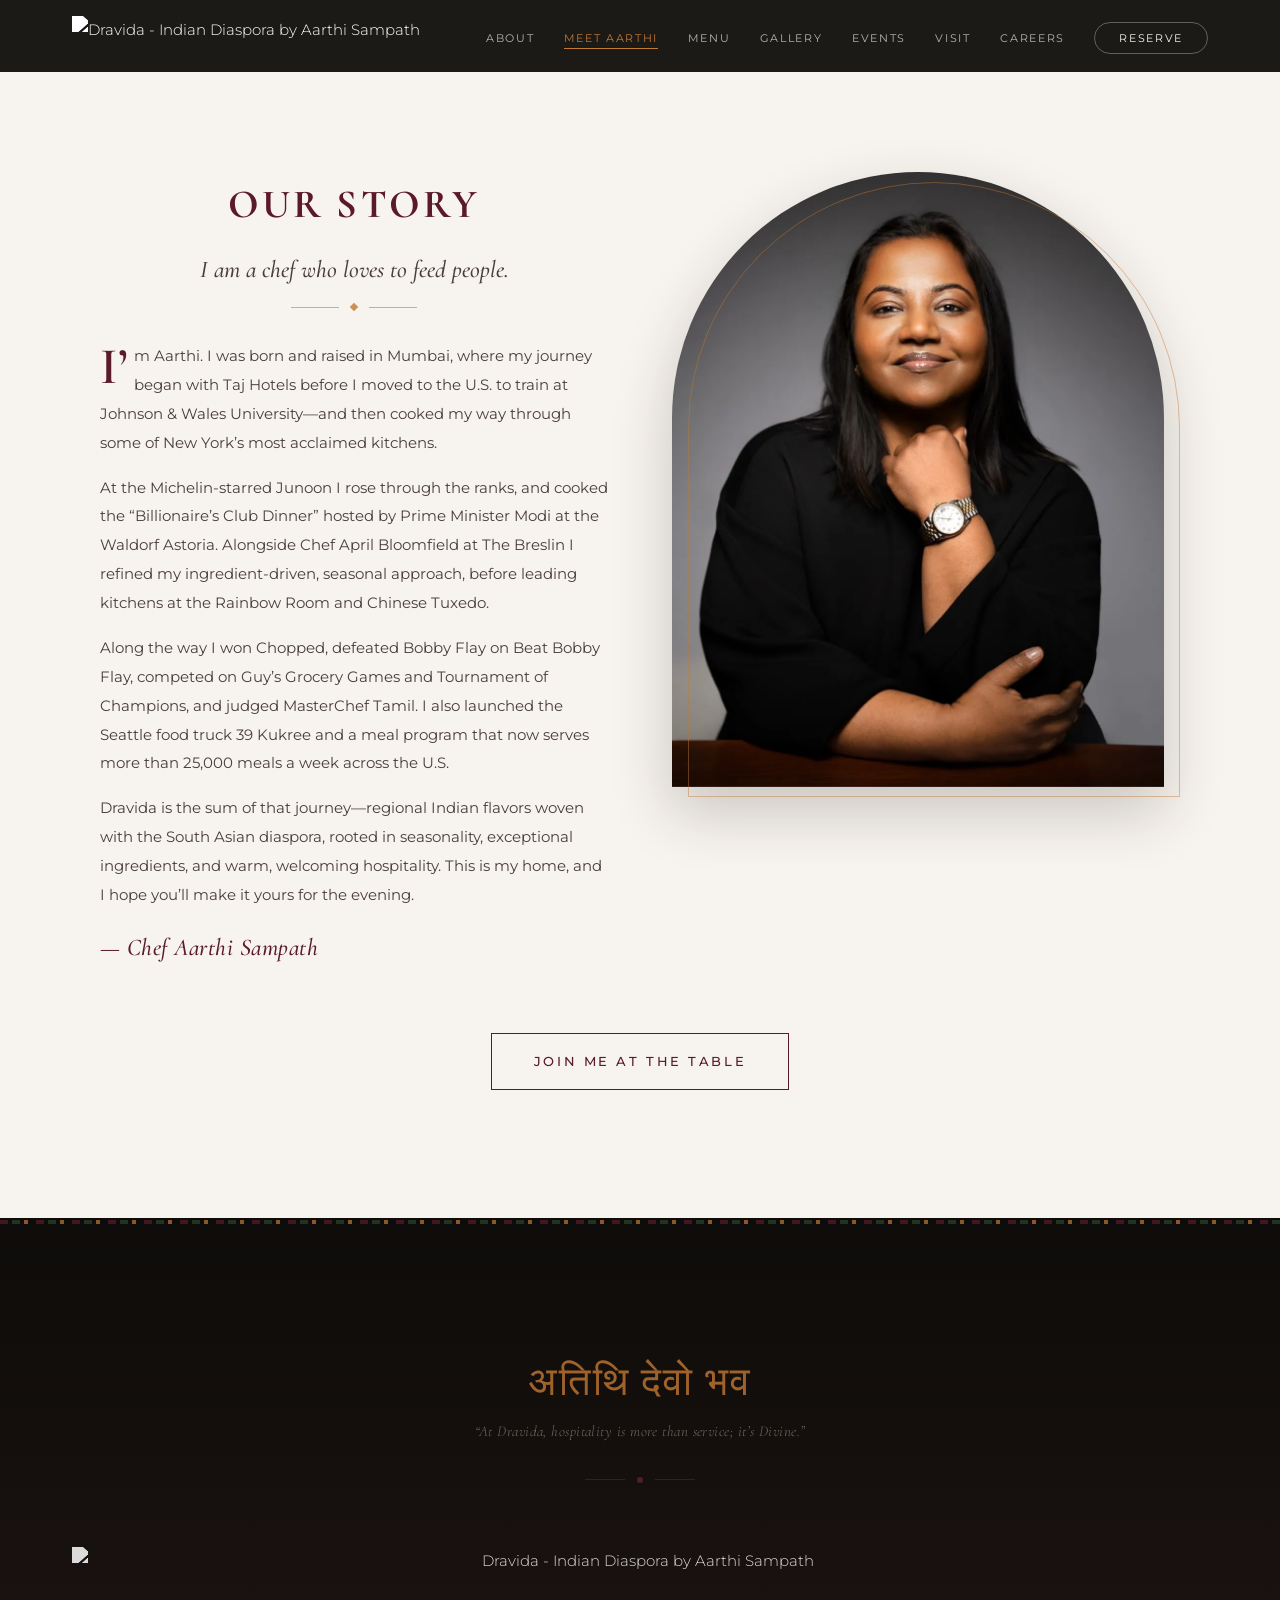
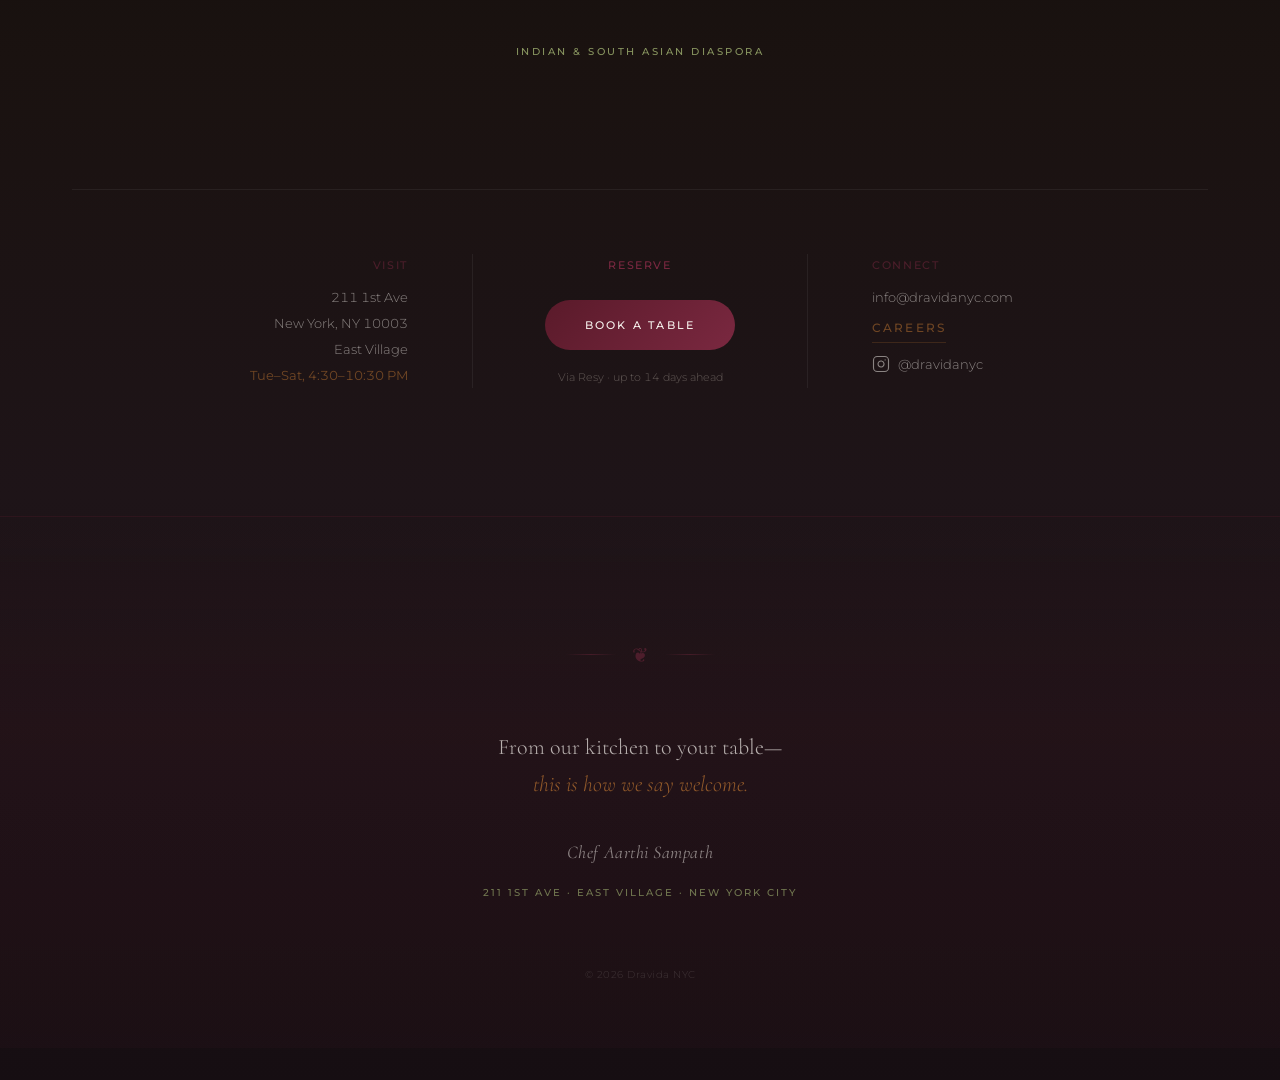
==== chef.html @ 4a9b0bca "Add "Meet Aarthi" chef story page - New chef.html: light editorial layout (story left, portrait righ" ====
<!DOCTYPE html>
<html lang="en">
<head>
  <meta charset="UTF-8" />
  <meta name="viewport" content="width=device-width, initial-scale=1.0, viewport-fit=cover" />
  <meta name="theme-color" content="#0E0C0A" />
  <meta name="description" content="Meet Chef Aarthi Sampath - the Mumbai-born chef behind Dravida NYC. From Michelin-starred Junoon to winning Chopped, her story is one of bold Indian flavors and global technique." />
  <meta property="og:title" content="Meet Aarthi | Dravida NYC" />
  <meta property="og:description" content="Meet Chef Aarthi Sampath - the Mumbai-born chef behind Dravida NYC." />
  <meta property="og:type" content="website" />
  <title>Meet Aarthi | Dravida NYC</title>

  <link rel="preconnect" href="https://fonts.googleapis.com" />
  <link rel="preconnect" href="https://fonts.gstatic.com" crossorigin />
  <link href="https://fonts.googleapis.com/css2?family=Cormorant:ital,wght@0,300;0,400;0,500;0,600;0,700;1,300;1,400;1,500&family=Montserrat:wght@300;400;500;600&display=swap" rel="stylesheet" />
  <link rel="stylesheet" href="css/styles.css" />
</head>
<body class="page-chef">
  <!-- Skip Link -->
  <a href="#main-content" class="skip-link">Skip to main content</a>

  <!-- Navigation — Fixed top bar (solid on this page) -->
  <nav class="navbar" id="navbar" aria-label="Main navigation">
    <div class="nav-container">
      <a href="index.html" class="nav-logo" aria-label="Dravida - back to home">
        <img
          src="images/logo/Dravida_signage_Indian_Diaspora_final_1-01.png"
          alt="Dravida - Indian Diaspora by Aarthi Sampath"
          class="nav-logo-img"
        />
      </a>
      <button
        class="nav-toggle"
        aria-label="Toggle navigation menu"
        aria-expanded="false"
        aria-controls="nav-menu"
      >
        <span class="nav-toggle-bar"></span>
        <span class="nav-toggle-bar"></span>
      </button>
      <ul class="nav-menu" id="nav-menu" role="list">
        <li><a href="index.html#about" class="nav-link">About</a></li>
        <li><a href="chef.html" class="nav-link active" aria-current="page">Meet Aarthi</a></li>
        <li><a href="index.html#menu" class="nav-link">Menu</a></li>
        <li><a href="index.html#gallery" class="nav-link">Gallery</a></li>
        <li><a href="index.html#events" class="nav-link">Events</a></li>
        <li><a href="index.html#visit" class="nav-link">Visit</a></li>
        <li><a href="mailto:info@dravidanyc.com?subject=Careers%20Inquiry" class="nav-link" data-careers-trigger>Careers</a></li>
        <li>
          <a href="https://resy.com/cities/new-york-ny/venues/dravida" class="nav-link nav-cta" target="_blank" rel="noopener noreferrer">
            Reserve
          </a>
        </li>
      </ul>
    </div>
  </nav>

  <main id="main-content">

    <!-- Our Story — equal columns: text left, photo right (reference layout) -->
    <section id="chef" class="section section-chef">
      <div class="container">
        <div class="chef-grid">

          <div class="chef-content">
            <h1 class="chef-title">Our Story</h1>
            <p class="chef-subtitle">I am a chef who loves to feed people.</p>
            <div class="chef-ornament" aria-hidden="true">
              <span class="chef-ornament-line"></span>
              <span class="chef-ornament-diamond"></span>
              <span class="chef-ornament-line"></span>
            </div>

            <div class="chef-body">
              <p>
                I&rsquo;m Aarthi. I was born and raised in Mumbai, where my journey began with Taj Hotels before I moved to the U.S. to train at Johnson &amp; Wales University&mdash;and then cooked my way through some of New York&rsquo;s most acclaimed kitchens.
              </p>
              <p>
                At the Michelin-starred Junoon I rose through the ranks, and cooked the &ldquo;Billionaire&rsquo;s Club Dinner&rdquo; hosted by Prime Minister Modi at the Waldorf Astoria. Alongside Chef April Bloomfield at The Breslin I refined my ingredient-driven, seasonal approach, before leading kitchens at the Rainbow Room and Chinese Tuxedo.
              </p>
              <p>
                Along the way I won Chopped, defeated Bobby Flay on Beat Bobby Flay, competed on Guy&rsquo;s Grocery Games and Tournament of Champions, and judged MasterChef Tamil. I also launched the Seattle food truck 39 Kukree and a meal program that now serves more than 25,000 meals a week across the U.S.
              </p>
              <p>
                Dravida is the sum of that journey&mdash;regional Indian flavors woven with the South Asian diaspora, rooted in seasonality, exceptional ingredients, and warm, welcoming hospitality. This is my home, and I hope you&rsquo;ll make it yours for the evening.
              </p>
            </div>

            <p class="chef-signature">&mdash; Chef Aarthi Sampath</p>
          </div>

          <div class="chef-image-col">
            <picture>
              <source srcset="images/team/aarthi-sampath.webp" type="image/webp" />
              <img
                src="images/team/aarthi-sampath.jpg"
                alt="Chef Aarthi Sampath"
                class="chef-image"
              />
            </picture>
          </div>

        </div>

        <div class="chef-invite">
          <a href="https://resy.com/cities/new-york-ny/venues/dravida" class="btn-chef" target="_blank" rel="noopener noreferrer">
            Join Me at the Table
          </a>
        </div>
      </div>
    </section>

  </main>

  <!-- Footer -->
  <footer class="footer">
    <!-- Decorative spice border -->
    <div class="footer-border" aria-hidden="true">
      <div class="footer-border-pattern"></div>
    </div>

    <div class="container">
      <!-- Closing statement — the soul of the brand -->
      <div class="footer-soul">
        <p class="footer-sanskrit" lang="sa">&#x0905;&#x0924;&#x093F;&#x0925;&#x093F; &#x0926;&#x0947;&#x0935;&#x094B; &#x092D;&#x0935;</p>
        <p class="footer-translation">&ldquo;At Dravida, hospitality is more than service; it&rsquo;s Divine.&rdquo;</p>
        <div class="footer-soul-divider" aria-hidden="true">
          <span></span><span></span><span></span>
        </div>
      </div>

      <!-- Logo centered -->
      <div class="footer-brand">
        <img
          src="images/logo/Dravida_signage_Indian_Diaspora_final_1-01.png"
          alt="Dravida - Indian Diaspora by Aarthi Sampath"
          class="footer-logo-img"
        />
        <p class="footer-tagline">Indian &amp; South Asian Diaspora</p>
      </div>

      <!-- Info columns -->
      <div class="footer-grid">
        <div class="footer-col">
          <h3 class="footer-col-title">Visit</h3>
          <p>211 1st Ave</p>
          <p>New York, NY&nbsp;10003</p>
          <p>East Village</p>
          <p class="footer-hours">Tue&ndash;Sat, 4:30&ndash;10:30&nbsp;PM</p>
        </div>
        <div class="footer-col footer-col-center">
          <h3 class="footer-col-title">Reserve</h3>
          <a href="https://resy.com/cities/new-york-ny/venues/dravida" class="btn btn-footer-reserve" target="_blank" rel="noopener noreferrer">
            Book a Table
          </a>
          <p class="footer-resy-note">Via Resy &middot; up to 14 days ahead</p>
        </div>
        <div class="footer-col">
          <h3 class="footer-col-title">Connect</h3>
          <p><a href="mailto:info@dravidanyc.com">info@dravidanyc.com</a></p>
          <p><a href="mailto:info@dravidanyc.com?subject=Careers%20Inquiry" class="footer-careers-link" data-careers-trigger>Careers</a></p>
          <a href="https://instagram.com/dravidanyc" target="_blank" rel="noopener noreferrer" aria-label="Follow Dravida on Instagram" class="social-link">
            <svg width="18" height="18" viewBox="0 0 24 24" fill="none" stroke="currentColor" stroke-width="1.5" stroke-linecap="round" stroke-linejoin="round" aria-hidden="true">
              <rect x="2" y="2" width="20" height="20" rx="5" ry="5"></rect>
              <path d="M16 11.37A4 4 0 1 1 12.63 8 4 4 0 0 1 16 11.37z"></path>
              <line x1="17.5" y1="6.5" x2="17.51" y2="6.5"></line>
            </svg>
            <span>@dravidanyc</span>
          </a>
        </div>
      </div>
    </div>

    <!-- Closing — the last thing they see -->
    <div class="footer-closing">
      <div class="container footer-closing-inner">
        <div class="footer-closing-ornament" aria-hidden="true">
          <span class="fco-line"></span>
          <span class="fco-leaf">&#x2766;</span>
          <span class="fco-line"></span>
        </div>
        <p class="footer-closing-phrase">
          From our kitchen to your table&mdash;<br>
          <span class="footer-closing-em">this is how we say welcome.</span>
        </p>
        <p class="footer-closing-chef">Chef Aarthi Sampath</p>
        <p class="footer-closing-place">211 1st Ave &middot; East Village &middot; New York City</p>
        <div class="footer-closing-copyright">
          <p>&copy; 2026 Dravida NYC</p>
        </div>
      </div>
    </div>
  </footer>

  <!-- Careers Modal -->
  <div class="careers-modal" id="careers-modal" aria-hidden="true" role="dialog" aria-modal="true" aria-labelledby="careers-modal-title">
    <div class="careers-modal-panel" role="document">
      <button class="careers-modal-close" type="button" aria-label="Close careers info">&times;</button>
      <p class="careers-modal-eyebrow">Careers</p>
      <h2 class="careers-modal-title" id="careers-modal-title">Join Our Team</h2>
      <div class="careers-modal-ornament" aria-hidden="true">
        <span class="careers-modal-ornament-line"></span>
        <span class="careers-modal-ornament-leaf">&#x2766;</span>
        <span class="careers-modal-ornament-line"></span>
      </div>
      <p class="careers-modal-body">
        We're always looking for passionate people to join our team.
      </p>
      <p class="careers-modal-body">
        Please send resumes to <a href="mailto:info@dravidanyc.com?subject=Careers%20Inquiry" class="careers-modal-email">info@dravidanyc.com</a>.
      </p>
    </div>
  </div>

  <script src="js/main.js"></script>
</body>
</html>
---- css/styles.css ----
/* ============================================
   DRAVIDA NYC — Premium Design System
   Typography: Cormorant / Montserrat
   Palette: Earthy warm tones — restaurant-inspired
   ============================================ */

/* --- Custom Properties --- */
:root {
  /* Earthy warm palette — from restaurant photography */
  --color-black: #0E0C0A;
  --color-charcoal: #1A1612;
  --color-dark: #2A2420;
  --color-mid: #4A3F38;
  --color-muted: #7A6E64;
  --color-light: #C8BFB4;
  --color-cream: #F7F3EE;
  --color-warm-cream: #F0E8DF;

  /* Accent palette — earthy spectrum */
  --color-accent: #C27832;         /* burnt orange — primary accent */
  --color-accent-light: #D4944E;   /* warm amber */
  --color-accent-dim: rgba(194, 120, 50, 0.15);
  --color-mustard: #B8962E;        /* dark mustard / ochre */
  --color-olive: #5C6438;          /* olive green */
  --color-teal: #3A5454;           /* dark teal */
  --color-navy: #2C3544;           /* deep navy */
  --color-burgundy: #5A1A2A;      /* deep burgundy */
  --color-burgundy-light: #7A2840; /* burgundy highlight */
  --color-burgundy-dim: rgba(90, 26, 42, 0.15);
  --color-forest: #1A2E1A;        /* dark forest green */
  --color-forest-light: #2A4428;  /* forest highlight — decorative borders/gradients */
  --color-forest-text: #9CAD6E;   /* lightened sage — readable green text on dark */
  --color-forest-dim: rgba(26, 46, 26, 0.12);

  /* Semantic aliases — keeps rest of CSS clean */
  --color-gold: var(--color-accent);
  --color-gold-light: var(--color-accent-light);
  --color-gold-dim: var(--color-accent-dim);

  /* Typography */
  --font-heading: "Cormorant", Georgia, "Times New Roman", serif;
  --font-body: "Montserrat", -apple-system, BlinkMacSystemFont, "Segoe UI", sans-serif;

  /* Spacing — generous for luxury feel */
  --space-xs: 0.5rem;
  --space-sm: 1rem;
  --space-md: 2rem;
  --space-lg: 4rem;
  --space-xl: 8rem;
  --space-2xl: 12rem;

  /* Layout */
  --max-width: 1200px;
  --nav-height: 72px;

  /* Animation */
  --ease-out-expo: cubic-bezier(0.16, 1, 0.3, 1);
  --ease-out-quart: cubic-bezier(0.25, 1, 0.5, 1);
  --duration-reveal: 1000ms;
  --duration-fast: 250ms;
}

/* --- Reset & Base --- */
*,
*::before,
*::after {
  margin: 0;
  padding: 0;
  box-sizing: border-box;
}

html {
  scroll-behavior: smooth;
  scroll-padding-top: var(--nav-height);
  -webkit-text-size-adjust: 100%;
  background-color: var(--color-black);
}

body {
  font-family: var(--font-body);
  font-size: 0.9375rem;
  font-weight: 300;
  line-height: 1.8;
  color: var(--color-mid);
  background-color: var(--color-black);
  -webkit-font-smoothing: antialiased;
  -moz-osx-font-smoothing: grayscale;
  overflow-x: hidden;
}

img {
  display: block;
  max-width: 100%;
  height: auto;
}

a {
  color: var(--color-gold);
  text-decoration: none;
  transition: opacity var(--duration-fast) ease;
}

a:hover {
  opacity: 0.75;
}

a:focus-visible {
  outline: 2px solid var(--color-gold);
  outline-offset: 3px;
}

::selection {
  background-color: var(--color-gold-dim);
  color: var(--color-black);
}

/* --- Skip Link --- */
.skip-link {
  position: absolute;
  top: -100%;
  left: var(--space-sm);
  background: var(--color-gold);
  color: var(--color-black);
  padding: var(--space-xs) var(--space-sm);
  font-weight: 500;
  z-index: 1000;
}

.skip-link:focus {
  top: 0;
}

/* --- Utilities --- */
.container {
  width: 100%;
  max-width: var(--max-width);
  margin: 0 auto;
  padding: 0 var(--space-md);
}

.section {
  padding: var(--space-xl) 0;
  position: relative;
}

.section-label {
  font-family: var(--font-body);
  font-size: 0.6875rem;
  font-weight: 500;
  letter-spacing: 0.25em;
  text-transform: uppercase;
  color: var(--color-gold);
  margin-bottom: var(--space-sm);
}

.section-title {
  font-family: var(--font-heading);
  font-size: clamp(2.5rem, 6vw, 4rem);
  font-weight: 300;
  color: var(--color-charcoal);
  margin-bottom: var(--space-lg);
  line-height: 1.1;
  letter-spacing: -0.02em;
  text-wrap: balance;
}

/* --- Scroll Reveal --- */
.reveal {
  opacity: 0;
  transform: translateY(40px);
  transition:
    opacity var(--duration-reveal) var(--ease-out-expo),
    transform var(--duration-reveal) var(--ease-out-expo);
  will-change: opacity, transform;
}

.reveal.visible {
  opacity: 1;
  transform: translateY(0);
}

.reveal-left {
  transform: translateX(-40px) translateY(0);
}

.reveal-left.visible {
  transform: translateX(0) translateY(0);
}

.reveal-right {
  transform: translateX(40px) translateY(0);
}

.reveal-right.visible {
  transform: translateX(0) translateY(0);
}

/* --- Buttons --- */
.btn {
  display: inline-block;
  padding: 1rem 2.5rem;
  font-family: var(--font-body);
  font-size: 0.6875rem;
  font-weight: 500;
  letter-spacing: 0.2em;
  text-transform: uppercase;
  text-decoration: none;
  border: none;
  border-radius: 3rem;
  cursor: pointer;
  position: relative;
  overflow: hidden;
  touch-action: manipulation;
  transition: all var(--duration-fast) ease;
}

.btn:focus-visible {
  outline: 2px solid var(--color-gold);
  outline-offset: 3px;
}

.btn-hero {
  background: linear-gradient(135deg, var(--color-burgundy) 0%, #6B2236 100%);
  color: var(--color-cream);
  border: 1px solid rgba(194, 120, 50, 0.4);
  padding: 1.1rem 3rem;
  font-size: 0.75rem;
  letter-spacing: 0.25em;
  box-shadow: 0 4px 24px rgba(90, 26, 42, 0.4), 0 0 0 1px rgba(194, 120, 50, 0.1);
}

.btn-hero:hover {
  background: linear-gradient(135deg, var(--color-burgundy-light) 0%, var(--color-burgundy) 100%);
  border-color: var(--color-gold);
  color: var(--color-cream);
  box-shadow: 0 6px 32px rgba(90, 26, 42, 0.5), 0 0 0 1px rgba(194, 120, 50, 0.3);
  transform: translateY(-1px);
}

.btn-outline {
  background-color: transparent;
  color: var(--color-gold);
  border: 1px solid var(--color-gold);
}

.btn-outline:hover {
  background-color: var(--color-gold);
  color: var(--color-black);
  opacity: 1;
}

/* ============================================
   NAVIGATION — Translucent floating bar
   ============================================ */
.navbar {
  position: fixed;
  top: 0;
  left: 0;
  right: 0;
  z-index: 100;
  height: var(--nav-height);
  background-color: transparent;
  transition: background-color 0.4s ease;
  overflow: visible;
}

.navbar.scrolled {
  background-color: rgba(14, 12, 10, 0.94);
  backdrop-filter: blur(12px);
  -webkit-backdrop-filter: blur(12px);
}

.nav-container {
  max-width: var(--max-width);
  margin: 0 auto;
  padding: 0 var(--space-md);
  height: 100%;
  display: flex;
  align-items: center;
  justify-content: space-between;
}

.nav-logo {
  display: flex;
  align-items: center;
  text-decoration: none;
}

.nav-logo:hover {
  opacity: 0.8;
}

.nav-logo-img {
  height: 40px;
  width: auto;
  filter: brightness(0) invert(1);
  transition: opacity var(--duration-fast) ease;
}

.nav-menu {
  display: flex;
  align-items: center;
  gap: 1.85rem;
  list-style: none;
}

.nav-link {
  font-family: var(--font-body);
  font-size: 0.6875rem;
  font-weight: 400;
  letter-spacing: 0.15em;
  text-transform: uppercase;
  color: var(--color-cream);
  opacity: 0.7;
  text-decoration: none;
  position: relative;
  transition: opacity var(--duration-fast) ease;
}

.nav-link::after {
  content: "";
  position: absolute;
  bottom: -4px;
  left: 0;
  width: 0;
  height: 1px;
  background-color: var(--color-gold);
  transition: width 0.3s var(--ease-out-expo);
}

.nav-link:hover {
  opacity: 1;
}

.nav-link:hover::after {
  width: 100%;
}

.nav-link.active {
  opacity: 1;
  color: var(--color-gold);
}

.nav-link.active::after {
  width: 100%;
}

.nav-cta {
  opacity: 1 !important;
  border: 1px solid rgba(255, 255, 255, 0.3);
  padding: 0.5rem 1.5rem;
  border-radius: 3rem;
  transition: all var(--duration-fast) ease;
}

.nav-cta::after {
  display: none;
}

.nav-cta:hover {
  border-color: var(--color-gold);
  color: var(--color-gold);
}

/* Mobile Nav Toggle — Animated hamburger/X */
.nav-toggle {
  display: none;
  flex-direction: column;
  justify-content: center;
  align-items: center;
  gap: 7px;
  background: none;
  border: 1px solid rgba(255, 255, 255, 0.15);
  border-radius: 50%;
  width: 44px;
  height: 44px;
  cursor: pointer;
  padding: 0;
  touch-action: manipulation;
  z-index: 120;
  position: relative;
  transition: border-color 0.3s ease, background-color 0.3s ease;
}

.nav-toggle:hover {
  border-color: var(--color-accent);
}

.nav-toggle.open {
  border-color: rgba(255, 255, 255, 0.25);
  background-color: rgba(255, 255, 255, 0.05);
}

.nav-toggle:focus-visible {
  outline: 2px solid var(--color-gold);
  outline-offset: 3px;
}

.nav-toggle-bar {
  display: block;
  width: 18px;
  height: 1.5px;
  background-color: var(--color-cream);
  border-radius: 1px;
  transition: transform 0.4s var(--ease-out-expo), opacity 0.3s ease, width 0.3s ease;
  transform-origin: center center;
}

.nav-toggle:hover .nav-toggle-bar {
  background-color: var(--color-accent-light);
}

.nav-toggle.open .nav-toggle-bar:nth-child(1) {
  transform: translateY(4.25px) rotate(45deg);
  width: 20px;
}

.nav-toggle.open .nav-toggle-bar:nth-child(2) {
  transform: translateY(-4.25px) rotate(-45deg);
  width: 20px;
}

/* ============================================
   HERO — Cinematic full-bleed
   ============================================ */
.hero {
  position: relative;
  width: 100%;
  height: 100vh;
  height: 100dvh;
  min-height: 700px;
  display: flex;
  align-items: center;
  justify-content: center;
  overflow: hidden;
  background-color: var(--color-black);
}

.hero-media {
  position: absolute;
  inset: 0;
}

/* Desktop hero video — visible by default */
.hero-video--desktop {
  position: absolute;
  width: 100%;
  height: 100%;
  inset: 0;
  object-fit: cover;
  object-position: center;
}

/* Mobile hero video — hidden on desktop via size, not display:none
   (iOS Safari won't autoplay videos that start with display:none) */
.hero-video--mobile {
  position: absolute;
  width: 1px;
  height: 1px;
  overflow: hidden;
  opacity: 0;
  pointer-events: none;
}

@media (max-width: 640px) {
  .hero-video--desktop {
    width: 1px;
    height: 1px;
    overflow: hidden;
    opacity: 0;
    pointer-events: none;
  }

  .hero-video--mobile {
    width: 100%;
    height: 100%;
    inset: 0;
    overflow: visible;
    opacity: 1;
    pointer-events: auto;
    object-fit: cover;
    object-position: center top;
  }
}

.hero-overlay {
  position: absolute;
  inset: 0;
  background-color: rgba(14, 12, 10, 0.55);
  z-index: 1;
}

.hero-content {
  position: relative;
  z-index: 2;
  text-align: center;
  color: var(--color-cream);
  padding: var(--space-md);
  display: flex;
  flex-direction: column;
  align-items: center;
}

.hero-logo-mark {
  margin-bottom: var(--space-lg);
  display: flex;
  justify-content: center;
  width: 100%;
}

.logo-sparkle-wrapper {
  position: relative;
  display: flex;
  justify-content: center;
  align-items: center;
}

.logo-sparkle-wrapper::before {
  content: "";
  position: absolute;
  top: 50%;
  left: 50%;
  width: 130%;
  height: 130%;
  transform: translate(-50%, -50%);
  background: radial-gradient(
    ellipse at center,
    rgba(14, 12, 10, 0.55) 0%,
    rgba(14, 12, 10, 0.35) 35%,
    rgba(14, 12, 10, 0.15) 60%,
    transparent 80%
  );
  filter: blur(20px);
  pointer-events: none;
  z-index: 0;
  border-radius: 50%;
}

.sparkle-canvas {
  position: absolute;
  top: 50%;
  left: 50%;
  transform: translate(-50%, -50%);
  width: 180%;
  height: 180%;
  pointer-events: none;
  z-index: 1;
}

.hero-logo-img {
  position: relative;
  z-index: 0;
  height: clamp(100px, 18vw, 180px);
  width: auto;
  filter: brightness(0) invert(1);
  opacity: 0.95;
}

.hero-logo-img--color {
  filter: none;
  opacity: 1;
  height: clamp(180px, 32vw, 360px);
}

.hero-byline {
  display: none;
}

.hero-location {
  font-family: var(--font-heading);
  font-size: 1rem;
  font-weight: 300;
  font-style: italic;
  opacity: 0.5;
  margin-bottom: var(--space-lg);
  letter-spacing: 0.05em;
}

/* Scroll cue */
.hero-scroll-cue {
  position: absolute;
  bottom: 2.5rem;
  left: 50%;
  transform: translateX(-50%);
  z-index: 2;
  display: flex;
  flex-direction: column;
  align-items: center;
  gap: 0.75rem;
}

.hero-scroll-text {
  font-family: var(--font-body);
  font-size: 0.5625rem;
  letter-spacing: 0.2em;
  text-transform: uppercase;
  color: var(--color-cream);
  opacity: 0.4;
}

.hero-scroll-line {
  width: 1px;
  height: 40px;
  background: linear-gradient(to bottom, var(--color-cream), transparent);
  opacity: 0.3;
  animation: scrollPulse 2s ease-in-out infinite;
}

@keyframes scrollPulse {
  0%, 100% { opacity: 0.1; transform: scaleY(0.6); }
  50% { opacity: 0.4; transform: scaleY(1); }
}

/* ============================================
   INTRO / PHILOSOPHY
   ============================================ */
.section-intro {
  background: linear-gradient(
    160deg,
    var(--color-charcoal) 0%,
    #3A1525 35%,
    #2E1020 65%,
    var(--color-charcoal) 100%
  );
  padding: var(--space-2xl) 0;
  text-align: center;
  border-top: 2px solid var(--color-burgundy);
  border-bottom: 2px solid var(--color-burgundy);
}

.intro-quote {
  max-width: 800px;
  margin: 0 auto;
}

.intro-quote p {
  font-family: var(--font-heading);
  font-size: clamp(1.5rem, 3.5vw, 2.25rem);
  font-weight: 300;
  font-style: italic;
  line-height: 1.6;
  color: var(--color-cream);
  opacity: 0.9;
}

.intro-attribution {
  margin-top: var(--space-md);
  font-family: var(--font-body);
  font-size: 0.75rem;
  font-weight: 400;
  letter-spacing: 0.15em;
  text-transform: uppercase;
  color: var(--color-gold);
  opacity: 0.7;
}

/* ============================================
   ABOUT
   ============================================ */
.section-about {
  background-color: var(--color-charcoal);
  padding: var(--space-2xl) 0;
}

.section-about .section-label {
  color: var(--color-burgundy-light);
}

.section-about .section-title {
  color: var(--color-cream);
}

.about-grid {
  display: grid;
  grid-template-columns: 5fr 6fr;
  gap: var(--space-xl);
  align-items: center;
}

.about-image-wrapper {
  position: relative;
}

.about-image-frame {
  overflow: hidden;
  position: relative;
  z-index: 1;
}

.about-image {
  width: 100%;
  aspect-ratio: 3 / 4;
  object-fit: cover;
}

.about-image-accent {
  position: absolute;
  top: var(--space-md);
  left: calc(-1 * var(--space-sm));
  width: 100%;
  height: 100%;
  border: 1px solid var(--color-forest-light);
  opacity: 0.35;
  z-index: 0;
}

.about-lead {
  font-family: var(--font-heading);
  font-size: clamp(1.25rem, 2.5vw, 1.625rem);
  font-weight: 400;
  line-height: 1.6;
  color: var(--color-cream);
  margin-bottom: var(--space-md);
}

.about-body p {
  margin-bottom: var(--space-sm);
  color: var(--color-light);
  opacity: 0.75;
}

.about-signature {
  font-family: var(--font-heading);
  font-size: 1.75rem;
  font-weight: 400;
  font-style: italic;
  color: var(--color-gold);
  margin: var(--space-md) 0;
  letter-spacing: 0.02em;
}

/* ============================================
   CHEF PAGE — Our Story
   Faithful to the reference layout: light page,
   equal 50/50 columns, centered headings left,
   flat photo right, plain paragraphs.
   ============================================ */
/* No full-bleed hero on this page: keep the navbar solid from the top */
.page-chef .navbar {
  background-color: rgba(14, 12, 10, 0.94);
  backdrop-filter: blur(12px);
  -webkit-backdrop-filter: blur(12px);
}

.page-chef {
  background-color: var(--color-cream);
}

.section-chef {
  background-color: var(--color-cream);
  padding: calc(var(--nav-height) + var(--space-lg) + 2rem) 0 var(--space-xl);
}

/* Two equal columns — text left, photo right */
.chef-grid {
  display: grid;
  grid-template-columns: 1fr 1fr;
  gap: var(--space-lg);
  align-items: start;
  max-width: 1080px;
  margin: 0 auto;
}

.chef-title {
  font-family: var(--font-heading);
  font-size: clamp(1.75rem, 3.4vw, 2.5rem);
  font-weight: 700;
  letter-spacing: 0.08em;
  text-transform: uppercase;
  color: var(--color-burgundy);
  text-align: center;
  margin-bottom: 0.75rem;
}

.chef-subtitle {
  font-family: var(--font-heading);
  font-size: clamp(1.2rem, 2.2vw, 1.5rem);
  font-weight: 500;
  font-style: italic;
  line-height: 1.5;
  color: var(--color-mid);
  text-align: center;
  margin-bottom: var(--space-sm);
}

/* Gold ornament divider — the site's line/diamond signature */
.chef-ornament {
  display: flex;
  align-items: center;
  justify-content: center;
  gap: 0.75rem;
  margin-bottom: var(--space-md);
}

.chef-ornament-line {
  width: 48px;
  height: 1px;
  background: var(--color-accent);
  opacity: 0.6;
}

.chef-ornament-diamond {
  width: 6px;
  height: 6px;
  background: var(--color-accent);
  transform: rotate(45deg);
  opacity: 0.8;
}

.chef-body p {
  font-family: var(--font-body);
  font-size: 0.95rem;
  font-weight: 400;
  line-height: 1.9;
  color: var(--color-mid);
  margin-bottom: var(--space-sm);
}

/* Editorial drop cap on the opening paragraph */
.chef-body p:first-child::first-letter {
  font-family: var(--font-heading);
  font-size: 3.4em;
  font-weight: 600;
  line-height: 0.85;
  color: var(--color-burgundy);
  float: left;
  padding-right: 0.12em;
  padding-top: 0.06em;
}

.chef-signature {
  font-family: var(--font-heading);
  font-size: 1.5rem;
  font-style: italic;
  font-weight: 500;
  color: var(--color-burgundy);
  margin-top: var(--space-sm);
  letter-spacing: 0.02em;
}

/* Photo — arched like an Indian doorway, echoing "welcome to my home" */
.chef-image-col {
  position: relative;
  padding: 0 var(--space-sm) var(--space-sm) 0;
}

/* Desktop: portrait floats gently as you scroll (parallax drift) */
@media (min-width: 768px) {
  .chef-image-col {
    align-self: start;
    will-change: transform;
  }
}

/* Photo layer — drifts with the scroll (JS sets --chef-drift) */
.chef-image-col picture {
  display: block;
  transform: translateY(var(--chef-drift, 0px));
  transition: transform 0.35s var(--ease-out-quart);
}

.chef-image {
  width: 100%;
  display: block;
  aspect-ratio: 4 / 5;
  object-fit: cover;
  border-radius: 999px 999px 0 0;
  box-shadow: 0 24px 60px rgba(42, 36, 32, 0.22);
  position: relative;
  z-index: 1;
}

/* Hairline gold arch offset behind the portrait — counter-drifts at depth */
.chef-image-col::after {
  content: "";
  position: absolute;
  top: var(--space-sm);
  right: 0;
  bottom: 0;
  left: var(--space-sm);
  border: 1px solid var(--color-accent);
  border-radius: 999px 999px 0 0;
  opacity: 0.45;
  z-index: 0;
  transform: translateY(calc(var(--chef-drift, 0px) * -0.5));
  transition: transform 0.35s var(--ease-out-quart);
}

/* Centered invitation below the columns */
.chef-invite {
  text-align: center;
  margin-top: var(--space-lg);
}

.btn-chef {
  display: inline-block;
  font-family: var(--font-body);
  font-size: 0.8rem;
  font-weight: 500;
  letter-spacing: 0.2em;
  text-transform: uppercase;
  color: var(--color-burgundy);
  text-decoration: none;
  padding: 1rem 2.6rem;
  border: 1px solid var(--color-burgundy);
  transition: background-color var(--duration-fast) ease, color var(--duration-fast) ease;
}

.btn-chef:hover {
  background-color: var(--color-burgundy);
  color: var(--color-cream);
}

/* Quiet entrance — text first, photo follows */
@keyframes chefFadeUp {
  from { opacity: 0; transform: translateY(24px); }
  to   { opacity: 1; transform: translateY(0); }
}

.chef-content {
  animation: chefFadeUp 0.9s var(--ease-out-expo) both;
}

.chef-image-col {
  animation: chefFadeUp 0.9s var(--ease-out-expo) 0.15s both;
}

.chef-invite {
  animation: chefFadeUp 0.9s var(--ease-out-expo) 0.3s both;
}

@media (max-width: 767px) {
  .chef-grid {
    grid-template-columns: 1fr;
    gap: var(--space-md);
  }
}

@media (prefers-reduced-motion: reduce) {
  .chef-content,
  .chef-image-col,
  .chef-invite {
    animation: none;
  }
}

/* ============================================
   IMAGE BAND — Horizontal scroll strip
   ============================================ */
.image-band {
  width: 100%;
  overflow: hidden;
  background-color: var(--color-charcoal);
  padding: 4px 0;
}

.image-band-track {
  display: flex;
  gap: 4px;
}

.image-band-track picture {
  flex-shrink: 0;
}

.band-img {
  width: 400px;
  height: 280px;
  object-fit: cover;
  flex-shrink: 0;
}

/* ============================================
   FROM THE KITCHEN — Dish showcase before menu
   ============================================ */
.section-dishes {
  background:
    radial-gradient(ellipse 70% 50% at 50% 0%, rgba(90, 26, 42, 0.25) 0%, transparent 70%),
    linear-gradient(180deg, var(--color-charcoal) 0%, #1A1210 100%);
  padding: var(--space-2xl) 0 var(--space-xl);
  position: relative;
  overflow: hidden;
}

.section-dishes::before {
  content: "";
  position: absolute;
  top: 0;
  left: 0;
  right: 0;
  height: 1px;
  background: linear-gradient(
    90deg,
    transparent 0%,
    rgba(194, 120, 50, 0.35) 50%,
    transparent 100%
  );
  pointer-events: none;
}

.dishes-header {
  text-align: center;
  max-width: 620px;
  margin: 0 auto var(--space-lg);
}

.dishes-header .section-label {
  color: var(--color-accent);
}

.dishes-header .section-title {
  color: var(--color-cream);
  margin-bottom: var(--space-sm);
}

.dishes-intro {
  font-family: var(--font-heading);
  font-size: clamp(1rem, 2vw, 1.125rem);
  font-weight: 300;
  font-style: italic;
  color: var(--color-light);
  opacity: 0.7;
  line-height: 1.7;
  max-width: 440px;
  margin: 0 auto;
}

/* Full-bleed feature image */
.dishes-feature {
  position: relative;
  width: 100%;
  max-width: 1400px;
  margin: 0 auto var(--space-xl);
  overflow: hidden;
}

.dishes-feature img {
  width: 100%;
  height: clamp(320px, 55vw, 560px);
  object-fit: cover;
  display: block;
  filter: saturate(1.05) brightness(0.96);
  transition: transform 1.4s var(--ease-out-expo);
}

.dishes-feature:hover img {
  transform: scale(1.02);
}

.dishes-feature-caption {
  position: absolute;
  bottom: var(--space-md);
  left: 50%;
  transform: translateX(-50%);
  display: flex;
  align-items: center;
  gap: var(--space-sm);
  padding: 0.625rem 1.5rem;
  background: rgba(14, 12, 10, 0.55);
  backdrop-filter: blur(6px);
  -webkit-backdrop-filter: blur(6px);
  border: 1px solid rgba(194, 120, 50, 0.25);
  white-space: nowrap;
}

.dishes-feature-line {
  width: 28px;
  height: 1px;
  background: linear-gradient(90deg, transparent, var(--color-accent), transparent);
  opacity: 0.7;
}

.dishes-feature-text {
  font-family: var(--font-heading);
  font-size: 0.9375rem;
  font-style: italic;
  font-weight: 400;
  color: var(--color-cream);
  letter-spacing: 0.04em;
}

/* 4-up portrait grid */
.dishes-grid {
  display: grid;
  grid-template-columns: repeat(4, 1fr);
  gap: var(--space-sm);
  max-width: 1100px;
  margin: 0 auto;
}

.dish-item {
  position: relative;
  overflow: hidden;
  cursor: default;
}

.dish-image-wrap {
  position: relative;
  overflow: hidden;
  aspect-ratio: 3 / 4;
  border: 1px solid rgba(194, 120, 50, 0.12);
}

.dish-image-wrap::after {
  content: "";
  position: absolute;
  inset: 0;
  background: linear-gradient(
    to top,
    rgba(14, 12, 10, 0.75) 0%,
    rgba(14, 12, 10, 0.05) 40%,
    transparent 60%
  );
  pointer-events: none;
  transition: opacity 0.5s ease;
}

.dish-image-wrap img {
  width: 100%;
  height: 100%;
  object-fit: cover;
  transition: transform 1.2s var(--ease-out-expo), filter 0.6s ease;
}

.dish-item:hover .dish-image-wrap img {
  transform: scale(1.06);
  filter: saturate(1.1);
}

.dish-caption {
  position: absolute;
  bottom: 0;
  left: 0;
  right: 0;
  padding: var(--space-sm) var(--space-sm) var(--space-sm);
  display: flex;
  flex-direction: column;
  gap: 0.25rem;
  text-align: left;
  pointer-events: none;
}

.dish-caption-label {
  font-family: var(--font-body);
  font-size: 0.5625rem;
  font-weight: 500;
  letter-spacing: 0.22em;
  text-transform: uppercase;
  color: var(--color-accent-light);
}

.dish-caption-title {
  font-family: var(--font-heading);
  font-size: 1.125rem;
  font-weight: 400;
  color: var(--color-cream);
  letter-spacing: 0.02em;
  line-height: 1.2;
}

.dish-caption-influence {
  font-family: var(--font-body);
  font-size: 0.6875rem;
  font-weight: 300;
  font-style: italic;
  color: var(--color-light);
  opacity: 0.75;
  letter-spacing: 0.05em;
}

.dishes-footnote {
  text-align: center;
  font-family: var(--font-body);
  font-size: 0.6875rem;
  font-weight: 500;
  letter-spacing: 0.25em;
  text-transform: uppercase;
  color: var(--color-accent);
  opacity: 0.6;
  margin-top: var(--space-lg);
}

/* ============================================
   MENU — Editorial centered layout
   ============================================ */
.section-menu {
  background:
    radial-gradient(ellipse 90% 60% at 50% 0%, rgba(90, 26, 42, 0.35) 0%, transparent 65%),
    radial-gradient(ellipse 80% 50% at 50% 100%, rgba(194, 120, 50, 0.08) 0%, transparent 70%),
    linear-gradient(180deg, #1A1210 0%, #0F0B0A 100%);
  color: var(--color-cream);
  padding: var(--space-xl) 0;
  position: relative;
}

.section-menu::before {
  content: "";
  position: absolute;
  top: 0;
  left: 0;
  right: 0;
  height: 1px;
  background: linear-gradient(
    90deg,
    transparent 0%,
    rgba(194, 120, 50, 0.4) 20%,
    rgba(194, 120, 50, 0.7) 50%,
    rgba(194, 120, 50, 0.4) 80%,
    transparent 100%
  );
  pointer-events: none;
}

.section-menu .section-label {
  color: var(--color-accent);
}

.section-menu .section-title {
  color: var(--color-cream);
}

.menu-header {
  text-align: center;
  max-width: 620px;
  margin: 0 auto var(--space-xl);
}

.menu-intro {
  color: var(--color-cream);
  opacity: 0.72;
  font-size: 0.9375rem;
  line-height: 1.8;
}

/* Menu card — no visible card, content sits on the section gradient */
.menu-card {
  max-width: 960px;
  margin: 0 auto;
  padding: var(--space-lg) var(--space-lg);
  background: none;
  border: none;
  position: relative;
}

.menu-card::before,
.menu-card::after {
  display: none;
}

/* Two-column grid matching the PDF layout */
.menu-grid {
  display: grid;
  grid-template-columns: 1fr 1fr;
  gap: 0 var(--space-xl);
  position: relative;
}

/* Vertical divider between columns */
.menu-grid::after {
  content: "";
  position: absolute;
  top: var(--space-md);
  bottom: var(--space-md);
  left: 50%;
  width: 1px;
  background: linear-gradient(
    180deg,
    transparent,
    rgba(194, 120, 50, 0.22) 15%,
    rgba(194, 120, 50, 0.22) 85%,
    transparent
  );
}

.menu-col {
  min-width: 0;
}

/* Menu sections */
.menu-section {
  padding: 0 0 var(--space-lg);
  position: relative;
}

.menu-section:last-child {
  padding-bottom: 0;
}

.menu-section-title {
  font-family: var(--font-heading);
  font-size: clamp(1.5rem, 2.5vw, 1.9rem);
  font-weight: 500;
  color: var(--color-accent);
  text-align: left;
  letter-spacing: 0.04em;
  margin-bottom: var(--space-md);
  padding-bottom: 0.5rem;
  border-bottom: 1px solid rgba(194, 120, 50, 0.28);
}

.menu-items {
  display: flex;
  flex-direction: column;
  gap: 0;
}

.menu-item {
  padding: 0.75rem 0;
  position: relative;
  border-bottom: 1px solid rgba(247, 243, 238, 0.06);
}

.menu-item:last-child {
  border-bottom: none;
}

.menu-item-name {
  font-family: var(--font-heading);
  font-size: clamp(1rem, 1.5vw, 1.1rem);
  font-weight: 600;
  color: var(--color-cream);
  letter-spacing: 0.01em;
  line-height: 1.4;
  margin-bottom: 0.25rem;
}

/* Dietary icons — circled line-art matching the PDF */
.menu-diet {
  display: inline-block;
  width: 16px;
  height: 16px;
  vertical-align: middle;
  margin-left: 3px;
  background-size: contain;
  background-repeat: no-repeat;
  background-position: center;
  opacity: 0.8;
}

/* Gluten — wheat stalk with X through it */
.menu-diet--gluten {
  background-image: url("data:image/svg+xml,%3Csvg xmlns='http://www.w3.org/2000/svg' viewBox='0 0 24 24' fill='none' stroke='%23C27832' stroke-width='1.3' stroke-linecap='round' stroke-linejoin='round'%3E%3Ccircle cx='12' cy='12' r='10.5'/%3E%3Cpath d='M12 18V8'/%3E%3Cpath d='M12 8L9 5'/%3E%3Cpath d='M12 8L15 5'/%3E%3Cpath d='M12 11L9.5 8.5'/%3E%3Cpath d='M12 11L14.5 8.5'/%3E%3Cpath d='M12 14L10 12'/%3E%3Cpath d='M12 14L14 12'/%3E%3Cline x1='5' y1='5' x2='19' y2='19' stroke-width='1.8'/%3E%3C/svg%3E");
}

/* Vegetarian — V with leaf */
.menu-diet--veg {
  background-image: url("data:image/svg+xml,%3Csvg xmlns='http://www.w3.org/2000/svg' viewBox='0 0 24 24' fill='none' stroke='%23C27832' stroke-width='1.3' stroke-linecap='round' stroke-linejoin='round'%3E%3Ccircle cx='12' cy='12' r='10.5'/%3E%3Cpath d='M8 7l4 10 4-10'/%3E%3Cpath d='M14.5 7c0 0 1.5 1 1.5 3s-2 3-2 3' fill='none'/%3E%3C/svg%3E");
}

/* Shellfish — shrimp/prawn silhouette */
.menu-diet--shellfish {
  background-image: url("data:image/svg+xml,%3Csvg xmlns='http://www.w3.org/2000/svg' viewBox='0 0 24 24' fill='none' stroke='%23C27832' stroke-width='1.3' stroke-linecap='round' stroke-linejoin='round'%3E%3Ccircle cx='12' cy='12' r='10.5'/%3E%3Cpath d='M5.5 12c2-3 5-4.5 9-4.5C13 9 12.5 10.5 12.5 12s.5 3 2 4.5c-4 0-7-1.5-9-4.5z'/%3E%3Cpath d='M17.5 9.5c-1 1-1 2.5 0 3.5 1-1 1-2.5 0-3.5z'/%3E%3Ccircle cx='8' cy='11.5' r='0.7' fill='%23C27832' stroke='none'/%3E%3C/svg%3E");
}

/* Nuts — almond/cashew cluster */
.menu-diet--nuts {
  background-image: url("data:image/svg+xml,%3Csvg xmlns='http://www.w3.org/2000/svg' viewBox='0 0 24 24' fill='none' stroke='%23C27832' stroke-width='1.3' stroke-linecap='round' stroke-linejoin='round'%3E%3Ccircle cx='12' cy='12' r='10.5'/%3E%3Cellipse cx='9.5' cy='13' rx='2.6' ry='4' transform='rotate(-20 9.5 13)'/%3E%3Cellipse cx='14.5' cy='11' rx='2.6' ry='4' transform='rotate(20 14.5 11)'/%3E%3C/svg%3E");
}

/* Egg — oval inside circle */
.menu-diet--egg {
  background-image: url("data:image/svg+xml,%3Csvg xmlns='http://www.w3.org/2000/svg' viewBox='0 0 24 24' fill='none' stroke='%23C27832' stroke-width='1.3' stroke-linecap='round' stroke-linejoin='round'%3E%3Ccircle cx='12' cy='12' r='10.5'/%3E%3Cellipse cx='12' cy='13' rx='3.8' ry='4.8'/%3E%3C/svg%3E");
}

/* Dairy — milk drop */
.menu-diet--dairy {
  background-image: url("data:image/svg+xml,%3Csvg xmlns='http://www.w3.org/2000/svg' viewBox='0 0 24 24' fill='none' stroke='%23C27832' stroke-width='1.3' stroke-linecap='round' stroke-linejoin='round'%3E%3Ccircle cx='12' cy='12' r='10.5'/%3E%3Cpath d='M12 5.5c-2.5 3.5-4 5.5-4 8a4 4 0 0 0 8 0c0-2.5-1.5-4.5-4-8z'/%3E%3C/svg%3E");
}

/* Sesame — three seeds */
.menu-diet--sesame {
  background-image: url("data:image/svg+xml,%3Csvg xmlns='http://www.w3.org/2000/svg' viewBox='0 0 24 24' fill='none' stroke='%23C27832' stroke-width='1.3' stroke-linecap='round' stroke-linejoin='round'%3E%3Ccircle cx='12' cy='12' r='10.5'/%3E%3Cellipse cx='9' cy='14' rx='1.4' ry='2.2' transform='rotate(-25 9 14)' fill='%23C27832'/%3E%3Cellipse cx='12.2' cy='10.5' rx='1.4' ry='2.2' transform='rotate(15 12.2 10.5)' fill='%23C27832'/%3E%3Cellipse cx='15.2' cy='13.5' rx='1.4' ry='2.2' transform='rotate(30 15.2 13.5)' fill='%23C27832'/%3E%3C/svg%3E");
}

/* Halal — letter H inside circle */
.menu-diet--halal {
  background-image: url("data:image/svg+xml,%3Csvg xmlns='http://www.w3.org/2000/svg' viewBox='0 0 24 24' fill='none' stroke='%23C27832' stroke-width='1.3' stroke-linecap='round' stroke-linejoin='round'%3E%3Ccircle cx='12' cy='12' r='10.5'/%3E%3Cpath d='M9 7.5v9M15 7.5v9M9 12h6' stroke-width='1.6'/%3E%3C/svg%3E");
}

.menu-item-desc {
  font-family: var(--font-body);
  font-size: 0.875rem;
  font-weight: 400;
  line-height: 1.6;
  color: var(--color-cream);
  opacity: 0.7;
}

.menu-item-influence {
  font-family: var(--font-body);
  font-size: 0.8125rem;
  font-weight: 400;
  font-style: italic;
  line-height: 1.5;
  color: var(--color-accent-light);
  opacity: 0.75;
  margin-top: 0.2rem;
}

.menu-item-story {
  font-family: var(--font-body);
  font-size: 0.8125rem;
  font-weight: 400;
  font-style: italic;
  line-height: 1.5;
  color: var(--color-accent-light);
  opacity: 0.78;
  margin-top: 0.25rem;
}

/* Desserts — full width centered, like the PDF */
.menu-section--desserts {
  padding-top: var(--space-md);
  padding-bottom: 0;
  border-top: 1px solid rgba(194, 120, 50, 0.22);
  margin-top: var(--space-sm);
}

.menu-section--desserts .menu-section-title {
  text-align: center;
}

.menu-section--desserts .menu-items {
  max-width: 640px;
  margin: 0 auto;
}

.menu-section--desserts .menu-item {
  text-align: center;
}

/* Larger Plate — single signature feast, full-width centered callout */
.menu-section--feast {
  padding-top: var(--space-md);
  padding-bottom: var(--space-sm);
  border-top: 1px solid rgba(194, 120, 50, 0.22);
  margin-top: var(--space-sm);
  text-align: center;
}

.menu-section--feast .menu-section-title {
  text-align: center;
  color: var(--color-accent-light);
}

.menu-section--feast .menu-items {
  max-width: 640px;
  margin: 0 auto;
}

.menu-section--feast .menu-item {
  text-align: center;
  border-bottom: none;
  padding: 0.75rem 0;
}

.menu-section--feast .menu-item-name {
  font-size: clamp(1.15rem, 2vw, 1.4rem);
  letter-spacing: 0.03em;
}

/* Dietary legend at bottom — wraps gracefully for 8 chips */
.menu-legend {
  display: flex;
  flex-wrap: wrap;
  justify-content: center;
  column-gap: var(--space-md);
  row-gap: 0.5rem;
  padding-top: var(--space-md);
  margin-top: var(--space-md);
  border-top: 1px solid rgba(194, 120, 50, 0.2);
}

.menu-legend-item {
  font-family: var(--font-body);
  font-size: 0.75rem;
  color: var(--color-cream);
  opacity: 0.65;
  display: flex;
  align-items: center;
  gap: 0.35rem;
}

.menu-legend-item .menu-diet {
  width: 18px;
  height: 18px;
  opacity: 0.9;
  margin-left: 0;
}

/* Footer area */
.menu-footer {
  text-align: center;
  margin-top: var(--space-md);
  display: flex;
  flex-direction: column;
  align-items: center;
  gap: var(--space-sm);
}

.menu-note {
  font-size: 0.8125rem;
  color: var(--color-cream);
  opacity: 0.65;
  font-style: italic;
  max-width: 500px;
}

.btn-menu-cta {
  background: transparent;
  color: var(--color-accent);
  border: 1px solid var(--color-accent);
  letter-spacing: 0.15em;
  transition: all var(--duration-fast) ease;
}

.btn-menu-cta:hover {
  background-color: var(--color-accent);
  border-color: var(--color-accent);
  color: var(--color-black);
  opacity: 1;
}

/* ============================================
   DRINKS — extends the menu design system
   ============================================ */
.section-drinks {
  /* Slightly cooler base than food menu — burgundy/cellar mood */
  background:
    radial-gradient(ellipse 90% 60% at 50% 0%, rgba(60, 20, 35, 0.45) 0%, transparent 65%),
    radial-gradient(ellipse 80% 50% at 50% 100%, rgba(194, 120, 50, 0.06) 0%, transparent 70%),
    linear-gradient(180deg, #170F12 0%, #0C0809 100%);
}

/* Optional small tagline under sub-section titles ("For light ABV lovers...") */
.drink-section-tag {
  font-family: var(--font-body);
  font-size: 0.78rem;
  font-style: italic;
  color: var(--color-cream);
  opacity: 0.55;
  margin: -0.5rem 0 0.85rem;
  letter-spacing: 0.02em;
}

/* Column header above price-pair lists ("6 oz | Bottle", "Cocktail | N/A") */
.drink-price-header {
  display: flex;
  justify-content: flex-end;
  gap: 1.75rem;
  font-family: var(--font-body);
  font-size: 0.68rem;
  font-weight: 600;
  letter-spacing: 0.18em;
  text-transform: uppercase;
  color: var(--color-accent);
  opacity: 0.85;
  padding-bottom: 0.4rem;
  margin-bottom: 0.25rem;
}

.drink-price-header span {
  width: 3.25rem;
  text-align: right;
  white-space: nowrap;
}

/* Drink item row — name on the left, price(s) on the right */
.drink-item .drink-row {
  display: flex;
  align-items: baseline;
  justify-content: space-between;
  gap: 1rem;
}

.drink-item .menu-item-name {
  margin-bottom: 0.2rem;
  flex: 1 1 auto;
}

/* Single price (cocktails / beer) */
.drink-price {
  font-family: var(--font-heading);
  font-size: 1rem;
  font-weight: 500;
  color: var(--color-accent-light);
  letter-spacing: 0.04em;
  white-space: nowrap;
  flex-shrink: 0;
}

/* Twin prices (wine 6oz/Bottle, fizzies cocktail/NA) */
.drink-prices {
  display: inline-flex;
  gap: 1.75rem;
  flex-shrink: 0;
}

.drink-prices span {
  font-family: var(--font-heading);
  font-size: 1rem;
  font-weight: 500;
  color: var(--color-accent-light);
  letter-spacing: 0.04em;
  width: 3.25rem;
  text-align: right;
  white-space: nowrap;
}

/* Zero-proof star marker next to drink names */
.drink-zero-mark {
  display: inline-block;
  color: var(--color-accent);
  font-size: 0.7em;
  vertical-align: super;
  margin-left: 0.15em;
  opacity: 0.85;
  cursor: help;
}

/* Beer — full-width 2x2 grid sitting below the cocktails/wines grid */
.menu-section--beer {
  padding-top: var(--space-md);
  padding-bottom: var(--space-md);
  border-top: 1px solid rgba(194, 120, 50, 0.22);
  margin-top: var(--space-md);
}

.menu-section--beer .menu-section-title {
  text-align: center;
  border-bottom: none;
  margin-bottom: var(--space-md);
}

.beer-grid {
  display: grid;
  grid-template-columns: 1fr 1fr;
  gap: 0 var(--space-xl);
  max-width: 820px;
  margin: 0 auto;
}

/* Zero-proof philosophy callout */
.drinks-zero-callout {
  display: flex;
  align-items: center;
  justify-content: center;
  gap: 0.75rem;
  max-width: 580px;
  margin: var(--space-md) auto 0;
  padding: 0.9rem 1.25rem;
  background: rgba(194, 120, 50, 0.06);
  border: 1px solid rgba(194, 120, 50, 0.22);
  border-radius: 2px;
  text-align: left;
}

.drinks-zero-callout .drink-zero-mark {
  font-size: 1.1rem;
  vertical-align: middle;
  margin: 0;
  flex-shrink: 0;
  opacity: 1;
}

.drinks-zero-callout p {
  font-family: var(--font-body);
  font-size: 0.82rem;
  font-style: italic;
  color: var(--color-cream);
  opacity: 0.78;
  line-height: 1.55;
  margin: 0;
}

/* ============================================
   GALLERY — Editorial grid with burgundy accents
   ============================================ */
.section-gallery {
  background: linear-gradient(
    175deg,
    var(--color-charcoal) 0%,
    #2A1525 30%,
    #221020 50%,
    #2A1525 70%,
    var(--color-charcoal) 100%
  );
  padding: var(--space-2xl) 0;
}

.gallery-header {
  text-align: center;
  margin-bottom: var(--space-xl);
}

.gallery-header .section-label {
  color: var(--color-burgundy-light);
}

.gallery-header .section-title {
  color: var(--color-cream);
  margin-bottom: var(--space-sm);
}

.gallery-ornament {
  display: flex;
  align-items: center;
  justify-content: center;
  gap: var(--space-sm);
  margin-bottom: var(--space-md);
}

.gallery-ornament-line {
  width: 50px;
  height: 1px;
  background: linear-gradient(90deg, transparent, var(--color-burgundy-light), transparent);
  opacity: 0.5;
}

.gallery-ornament-diamond {
  width: 7px;
  height: 7px;
  background-color: var(--color-burgundy-light);
  transform: rotate(45deg);
  opacity: 0.6;
  flex-shrink: 0;
}

.gallery-intro {
  font-family: var(--font-heading);
  font-size: clamp(1rem, 2vw, 1.125rem);
  font-weight: 300;
  font-style: italic;
  color: var(--color-light);
  opacity: 0.6;
  max-width: 420px;
  margin: 0 auto;
  line-height: 1.7;
}

/* Grid layout: 3-column base */
.gallery-grid {
  max-width: 1100px;
  margin: 0 auto;
  padding: 0 var(--space-md);
  display: grid;
  grid-template-columns: repeat(3, 1fr);
  gap: 8px;
}

.gallery-item {
  overflow: hidden;
  position: relative;
  cursor: pointer;
  border: 1px solid rgba(90, 26, 42, 0.15);
  aspect-ratio: 4 / 3;
}

.gallery-item--hero {
  grid-column: span 3;
  aspect-ratio: 21 / 9;
}

.gallery-item--wide {
  grid-column: span 2;
  aspect-ratio: 16 / 9;
}

.gallery-item--mobile-only {
  display: none;
}

.gallery-item img {
  width: 100%;
  height: 100%;
  object-fit: cover;
  min-height: 240px;
  max-height: 300px;
  transition: transform 1.2s var(--ease-out-expo), filter 0.6s ease;
}

.gallery-item--hero img {
  min-height: 320px;
  max-height: 420px;
}

.gallery-item:hover img {
  transform: scale(1.05);
}

/* Caption — structured with label + title */
.gallery-caption {
  position: absolute;
  bottom: 0;
  left: 0;
  right: 0;
  padding: var(--space-xl) var(--space-md) var(--space-md);
  background: linear-gradient(to top, rgba(42, 16, 24, 0.9) 0%, rgba(42, 16, 24, 0.4) 50%, transparent 100%);
  display: flex;
  flex-direction: column;
  gap: 0.25rem;
  opacity: 0;
  transform: translateY(8px);
  transition: opacity 0.4s ease, transform 0.4s var(--ease-out-expo);
}

.gallery-caption-label {
  font-family: var(--font-body);
  font-size: 0.5625rem;
  font-weight: 500;
  letter-spacing: 0.2em;
  text-transform: uppercase;
  color: var(--color-burgundy-light);
}

.gallery-caption-title {
  font-family: var(--font-heading);
  font-size: 1.25rem;
  font-weight: 400;
  color: var(--color-cream);
  letter-spacing: 0.03em;
}

.gallery-item:hover .gallery-caption {
  opacity: 1;
  transform: translateY(0);
}

/* ============================================
   PRIVATE EVENTS — Cinematic
   ============================================ */
.section-events {
  position: relative;
  min-height: 80vh;
  display: flex;
  align-items: center;
  justify-content: center;
  overflow: hidden;
  background-color: var(--color-black);
}

.events-media {
  position: absolute;
  inset: 0;
}

.events-image {
  width: 100%;
  height: 100%;
  object-fit: cover;
}

.events-overlay {
  position: absolute;
  inset: 0;
  background: linear-gradient(
    160deg,
    rgba(14, 12, 10, 0.7) 0%,
    rgba(90, 26, 42, 0.6) 40%,
    rgba(122, 40, 64, 0.45) 60%,
    rgba(14, 12, 10, 0.75) 100%
  );
  z-index: 1;
}

.events-content {
  position: relative;
  z-index: 2;
  color: var(--color-cream);
  text-align: center;
  max-width: 650px;
  margin: 0 auto;
}

.events-content .section-title {
  color: var(--color-cream);
}

.events-subtitle {
  font-size: clamp(1.5rem, 4vw, 2.5rem);
  font-weight: 300;
  font-style: italic;
  opacity: 0.8;
}

.events-body {
  font-size: 1rem;
  line-height: 1.9;
  opacity: 0.8;
  margin-bottom: var(--space-lg);
}

/* ============================================
   VISIT — Elegant card layout
   ============================================ */
.section-visit {
  background: linear-gradient(
    180deg,
    var(--color-black) 0%,
    #16120F 50%,
    var(--color-black) 100%
  );
  padding: var(--space-2xl) 0;
}

.visit-header {
  text-align: center;
  margin-bottom: var(--space-xl);
}

.visit-header .section-label {
  color: var(--color-gold);
}

.visit-header .section-title {
  color: var(--color-cream);
}

/* Icon shared style */
.visit-icon {
  color: var(--color-gold);
  flex-shrink: 0;
}

/* Hero address row — centered, prominent */
.visit-hero-row {
  margin-bottom: var(--space-lg);
}

.visit-address-card {
  display: flex;
  align-items: center;
  gap: var(--space-md);
  max-width: 650px;
  margin: 0 auto;
  padding: var(--space-lg) var(--space-lg);
  background: linear-gradient(
    135deg,
    rgba(42, 68, 40, 0.2) 0%,
    rgba(26, 46, 26, 0.15) 50%,
    rgba(42, 68, 40, 0.1) 100%
  );
  border: 1px solid rgba(42, 68, 40, 0.35);
  border-radius: 2px;
  position: relative;
}

.visit-address-card::before {
  content: "";
  position: absolute;
  top: 0;
  left: 0;
  width: 3px;
  height: 100%;
  background: linear-gradient(to bottom, var(--color-forest-light), transparent);
}

.visit-address-text {
  flex: 1;
}

.visit-address-line {
  font-family: var(--font-heading);
  font-size: 1.375rem;
  font-weight: 400;
  color: var(--color-cream);
  line-height: 1.4;
  letter-spacing: 0.02em;
}

.visit-address-neighborhood {
  font-size: 0.75rem;
  font-weight: 500;
  letter-spacing: 0.15em;
  text-transform: uppercase;
  color: var(--color-forest-text);
  margin-top: var(--space-xs);
  opacity: 0.9;
}

.visit-address-email {
  font-family: var(--font-body);
  font-size: 0.8125rem;
  letter-spacing: 0.06em;
  margin-top: 0.6rem;
}

.visit-address-email a {
  color: var(--color-gold);
  transition: color var(--duration-fast) ease;
}

.visit-address-email a:hover {
  color: var(--color-gold-light);
}

.visit-directions-link {
  display: inline-flex;
  align-items: center;
  gap: 0.4rem;
  font-size: 0.75rem;
  font-weight: 500;
  letter-spacing: 0.1em;
  text-transform: uppercase;
  color: var(--color-gold);
  white-space: nowrap;
  transition: color var(--duration-fast) ease;
}

.visit-directions-link:hover {
  color: var(--color-gold-light);
  opacity: 1;
}

/* Detail cards row — 3 columns */
.visit-details-row {
  display: grid;
  grid-template-columns: repeat(3, 1fr);
  gap: var(--space-md);
}

.visit-detail-card {
  padding: var(--space-lg) var(--space-md);
  background-color: rgba(255, 255, 255, 0.03);
  border: 1px solid rgba(255, 255, 255, 0.06);
  border-radius: 2px;
  text-align: center;
  display: flex;
  flex-direction: column;
  align-items: center;
  gap: var(--space-sm);
  transition: background-color var(--duration-fast) ease, border-color var(--duration-fast) ease;
}

.visit-detail-card:hover {
  background-color: rgba(255, 255, 255, 0.05);
  border-color: rgba(255, 255, 255, 0.1);
}

.visit-detail-title {
  font-family: var(--font-heading);
  font-size: 1.25rem;
  font-weight: 400;
  color: var(--color-cream);
  letter-spacing: 0.02em;
}

.visit-detail-text {
  color: var(--color-light);
  opacity: 0.7;
  font-size: 0.875rem;
}

.visit-detail-highlight {
  font-variant-numeric: tabular-nums;
  font-weight: 500;
  color: var(--color-cream);
  font-size: 1.125rem;
  letter-spacing: 0.02em;
}

.visit-detail-sub {
  font-size: 0.75rem;
  color: var(--color-light);
  opacity: 0.4;
}

.visit-reserve-btn {
  margin-top: var(--space-xs);
  font-size: 0.625rem;
  padding: 0.75rem 2rem;
}

.visit-email-link {
  font-size: 0.875rem;
  font-weight: 400;
  color: var(--color-gold);
  text-decoration: underline;
  text-underline-offset: 3px;
  text-decoration-color: rgba(194, 120, 50, 0.3);
}

.visit-email-link:hover {
  text-decoration-color: var(--color-gold);
  opacity: 1;
}

.visit-social-link {
  display: inline-flex;
  align-items: center;
  gap: 0.4rem;
  font-size: 0.8125rem;
  color: var(--color-light);
  opacity: 0.5;
  transition: color var(--duration-fast) ease, opacity var(--duration-fast) ease;
}

.visit-social-link:hover {
  color: var(--color-gold);
  opacity: 1;
}

/* ============================================
   FAQ — Centered premium card layout
   ============================================ */
.section-faq {
  background: linear-gradient(
    180deg,
    var(--color-warm-cream) 0%,
    #EDE4D8 50%,
    var(--color-warm-cream) 100%
  );
  padding: var(--space-2xl) 0;
  border-top: 3px solid var(--color-burgundy);
}

.faq-header {
  text-align: center;
  margin-bottom: var(--space-xl);
}

.faq-header .section-title {
  font-size: clamp(2rem, 5vw, 3rem);
  margin-bottom: var(--space-sm);
}

.faq-intro {
  font-family: var(--font-heading);
  font-size: 1.0625rem;
  font-weight: 300;
  font-style: italic;
  color: var(--color-muted);
  opacity: 0.8;
}

.faq-list {
  max-width: 760px;
  margin: 0 auto;
  background-color: rgba(255, 255, 255, 0.5);
  border: 1px solid rgba(90, 26, 42, 0.1);
  padding: var(--space-sm) var(--space-lg);
  position: relative;
}

/* Burgundy side accent */
.faq-list::before {
  content: "";
  position: absolute;
  top: 0;
  left: 0;
  width: 3px;
  height: 100%;
  background: linear-gradient(
    to bottom,
    var(--color-burgundy),
    var(--color-burgundy-light),
    transparent
  );
}

.faq-item {
  border-bottom: 1px solid rgba(90, 26, 42, 0.08);
}

.faq-item:first-child {
  border-top: none;
}

.faq-item:last-child {
  border-bottom: none;
}

.faq-question {
  display: flex;
  justify-content: space-between;
  align-items: center;
  padding: 1.375rem 0;
  cursor: pointer;
  font-family: var(--font-body);
  font-weight: 400;
  font-size: 0.9375rem;
  color: var(--color-charcoal);
  letter-spacing: 0.01em;
  list-style: none;
  touch-action: manipulation;
  transition: color var(--duration-fast) ease;
}

.faq-question::-webkit-details-marker { display: none; }
.faq-question::marker { content: ""; }

.faq-question:hover {
  color: var(--color-burgundy);
  opacity: 1;
}

.faq-question:focus-visible {
  outline: 2px solid var(--color-burgundy);
  outline-offset: 3px;
}

.faq-icon {
  flex-shrink: 0;
  width: 30px;
  height: 30px;
  margin-left: var(--space-md);
  position: relative;
  border-radius: 50%;
  border: 1px solid rgba(90, 26, 42, 0.2);
  transition: border-color 0.3s ease, background-color 0.3s ease;
}

.faq-question:hover .faq-icon {
  border-color: var(--color-burgundy);
}

details[open] .faq-icon {
  background-color: var(--color-burgundy);
  border-color: var(--color-burgundy);
}

.faq-icon::before,
.faq-icon::after {
  content: "";
  position: absolute;
  background-color: var(--color-burgundy);
  transition: transform 0.4s var(--ease-out-expo), opacity 0.3s ease, background-color 0.3s ease;
}

.faq-icon::before {
  width: 12px;
  height: 1.5px;
  top: 50%;
  left: 50%;
  transform: translate(-50%, -50%);
}

.faq-icon::after {
  width: 1.5px;
  height: 12px;
  top: 50%;
  left: 50%;
  transform: translate(-50%, -50%);
}

details[open] .faq-icon::before,
details[open] .faq-icon::after {
  background-color: var(--color-warm-cream);
}

details[open] .faq-icon::after {
  transform: translate(-50%, -50%) rotate(90deg);
  opacity: 0;
}

.faq-answer {
  padding: 0 var(--space-md) 1.5rem 0;
  font-size: 0.875rem;
  color: var(--color-muted);
  line-height: 1.9;
  max-width: 600px;
}

.faq-answer a {
  color: var(--color-burgundy);
  text-decoration: underline;
  text-underline-offset: 2px;
}

.faq-answer a:hover {
  color: var(--color-burgundy-light);
}

.btn-gift-card {
  margin-top: var(--space-sm);
  font-size: 0.625rem;
  padding: 0.75rem 2rem;
  border-color: var(--color-burgundy);
  color: var(--color-burgundy);
}

.btn-gift-card:hover {
  background-color: var(--color-burgundy);
  border-color: var(--color-burgundy);
  color: var(--color-cream);
}

/* ============================================
   MOBILE RESERVE BAR
   ============================================ */
.mobile-reserve {
  display: none;
  position: fixed;
  bottom: 0;
  left: 0;
  right: 0;
  z-index: 90;
  padding: 0.5rem 0.5rem env(safe-area-inset-bottom, 0px);
  background: rgba(14, 12, 10, 0.98);
  backdrop-filter: blur(12px);
  -webkit-backdrop-filter: blur(12px);
  border-top: 1px solid rgba(90, 26, 42, 0.3);
  transform: translateY(100%);
  transition: transform 0.5s var(--ease-out-expo);
}

.mobile-reserve.visible {
  transform: translateY(0);
}

.mobile-reserve-btn {
  display: block;
  text-align: center;
  padding: 1rem;
  background: linear-gradient(135deg, var(--color-burgundy) 0%, var(--color-burgundy-light) 100%);
  color: var(--color-cream);
  font-family: var(--font-body);
  font-size: 0.75rem;
  font-weight: 600;
  letter-spacing: 0.2em;
  text-transform: uppercase;
  text-decoration: none;
  touch-action: manipulation;
  border-radius: 4px;
}

.mobile-reserve-btn:hover {
  opacity: 0.9;
}

.mobile-reserve-btn:focus-visible {
  outline: 2px solid var(--color-cream);
  outline-offset: 2px;
}

/* ============================================
   FOOTER — Indian heritage, warm & memorable
   ============================================ */
.footer {
  background: linear-gradient(
    180deg,
    #0E0C0A 0%,
    #1A1210 30%,
    #1E1418 60%,
    #160E12 100%
  );
  color: var(--color-cream);
  padding: 0 0 var(--space-md);
  position: relative;
}

/* Decorative spice border — repeating pattern at the top */
.footer-border {
  width: 100%;
  overflow: hidden;
  padding: 2px 0;
}

.footer-border-pattern {
  height: 4px;
  background: repeating-linear-gradient(
    90deg,
    var(--color-burgundy) 0px,
    var(--color-burgundy) 8px,
    transparent 8px,
    transparent 12px,
    var(--color-forest-light) 12px,
    var(--color-forest-light) 20px,
    transparent 20px,
    transparent 24px,
    var(--color-gold) 24px,
    var(--color-gold) 28px,
    transparent 28px,
    transparent 36px
  );
  opacity: 0.7;
}

/* Soul / closing statement */
.footer-soul {
  text-align: center;
  padding: var(--space-xl) 0 var(--space-lg);
}

.footer-sanskrit {
  font-family: var(--font-heading);
  font-size: clamp(1.75rem, 4vw, 2.5rem);
  font-weight: 300;
  color: var(--color-gold);
  opacity: 0.8;
  letter-spacing: 0.05em;
  line-height: 1.4;
}

.footer-translation {
  font-family: var(--font-heading);
  font-size: 0.9375rem;
  font-weight: 300;
  font-style: italic;
  color: var(--color-light);
  opacity: 0.5;
  margin-top: var(--space-xs);
  letter-spacing: 0.03em;
}

.footer-soul-divider {
  display: flex;
  align-items: center;
  justify-content: center;
  gap: 0.75rem;
  margin-top: var(--space-md);
}

.footer-soul-divider span {
  display: block;
  background-color: var(--color-burgundy-light);
}

.footer-soul-divider span:nth-child(1),
.footer-soul-divider span:nth-child(3) {
  width: 40px;
  height: 1px;
  opacity: 0.4;
}

.footer-soul-divider span:nth-child(2) {
  width: 6px;
  height: 6px;
  border-radius: 50%;
  opacity: 0.6;
}

/* Brand / logo centered */
.footer-brand {
  text-align: center;
  margin-bottom: var(--space-xl);
}

.footer-logo-img {
  height: 80px;
  width: auto;
  filter: brightness(0) invert(1);
  opacity: 0.85;
  margin: 0 auto;
}

.footer-tagline {
  font-family: var(--font-body);
  font-size: 0.625rem;
  font-weight: 500;
  letter-spacing: 0.25em;
  text-transform: uppercase;
  color: var(--color-forest-text);
  opacity: 0.85;
  margin-top: var(--space-sm);
}

/* Info grid — 3 columns */
.footer-grid {
  display: grid;
  grid-template-columns: 1fr 1fr 1fr;
  gap: var(--space-lg);
  padding: var(--space-lg) 0;
  border-top: 1px solid rgba(255, 255, 255, 0.06);
  align-items: start;
}

.footer-col {
  font-size: 0.8125rem;
  line-height: 2;
  opacity: 0.5;
  font-variant-numeric: tabular-nums;
}

.footer-col:first-child {
  text-align: right;
}

.footer-col:last-child {
  text-align: left;
}

.footer-col-center {
  display: flex;
  flex-direction: column;
  align-items: center;
  gap: var(--space-sm);
  opacity: 1;
  padding: 0 var(--space-lg);
  border-left: 1px solid rgba(255, 255, 255, 0.06);
  border-right: 1px solid rgba(255, 255, 255, 0.06);
}

.footer-col-title {
  font-family: var(--font-body);
  font-size: 0.6875rem;
  font-weight: 500;
  letter-spacing: 0.15em;
  text-transform: uppercase;
  opacity: 1;
  color: var(--color-burgundy-light);
  margin-bottom: var(--space-xs);
}

.footer-hours {
  color: var(--color-gold);
  opacity: 1;
  font-weight: 400;
}

.btn-footer-reserve {
  background: linear-gradient(135deg, var(--color-burgundy) 0%, var(--color-burgundy-light) 100%);
  color: var(--color-cream);
  border: none;
  padding: 0.875rem 2.5rem;
  font-size: 0.6875rem;
}

.btn-footer-reserve:hover {
  background: linear-gradient(135deg, var(--color-burgundy-light) 0%, var(--color-burgundy) 100%);
  opacity: 1;
  color: var(--color-cream);
}

.footer-resy-note {
  font-size: 0.6875rem;
  color: var(--color-light);
  opacity: 0.4;
}

.footer-col a {
  color: var(--color-cream);
  opacity: 1;
}

.footer-col a:hover {
  color: var(--color-burgundy-light);
  opacity: 1;
}

.footer-careers-link {
  display: inline-block;
  font-family: var(--font-body);
  font-size: 0.75rem;
  font-weight: 500;
  letter-spacing: 0.18em;
  text-transform: uppercase;
  color: var(--color-gold) !important;
  margin-top: 0.4rem;
  padding-bottom: 2px;
  border-bottom: 1px solid rgba(194, 120, 50, 0.4);
  transition: color var(--duration-fast) ease, border-color var(--duration-fast) ease;
}

.footer-careers-link:hover {
  color: var(--color-gold-light) !important;
  border-bottom-color: var(--color-gold-light);
}

.social-link {
  display: inline-flex;
  align-items: center;
  gap: var(--space-xs);
  color: var(--color-cream);
  font-size: 0.8125rem;
  margin-top: var(--space-xs);
}

.social-link:hover {
  color: var(--color-burgundy-light);
  opacity: 1;
}

/* Closing section — the final impression */
.footer-closing {
  margin-top: var(--space-lg);
  padding: var(--space-xl) var(--space-md) var(--space-lg);
  text-align: center;
  background: linear-gradient(
    180deg,
    transparent 0%,
    rgba(90, 26, 42, 0.12) 40%,
    rgba(90, 26, 42, 0.08) 100%
  );
  border-top: 1px solid rgba(90, 26, 42, 0.2);
  position: relative;
}

.footer-closing-inner {
  max-width: 520px;
  margin-left: auto;
  margin-right: auto;
  text-align: center;
}

/* Floral ornament */
.footer-closing-ornament {
  display: flex;
  align-items: center;
  justify-content: center;
  gap: var(--space-sm);
  margin-bottom: var(--space-lg);
}

.fco-line {
  width: 50px;
  height: 1px;
  background: linear-gradient(90deg, transparent, var(--color-burgundy-light), transparent);
  opacity: 0.4;
}

.fco-leaf {
  font-size: 1.25rem;
  color: var(--color-burgundy-light);
  opacity: 0.5;
  line-height: 1;
}

.footer-closing-phrase {
  font-family: var(--font-heading);
  font-size: clamp(1.125rem, 2.5vw, 1.375rem);
  font-weight: 300;
  line-height: 1.7;
  color: var(--color-cream);
  opacity: 0.7;
  margin-bottom: var(--space-md);
}

.footer-closing-em {
  font-style: italic;
  color: var(--color-gold);
  opacity: 1;
}

.footer-closing-chef {
  font-family: var(--font-heading);
  font-size: 1.125rem;
  font-weight: 400;
  font-style: italic;
  color: var(--color-cream);
  opacity: 0.5;
  letter-spacing: 0.03em;
  margin-bottom: var(--space-sm);
}

.footer-closing-place {
  font-family: var(--font-body);
  font-size: 0.625rem;
  font-weight: 500;
  letter-spacing: 0.2em;
  text-transform: uppercase;
  color: var(--color-forest-text);
  opacity: 0.65;
  margin-bottom: var(--space-lg);
}

.footer-closing-copyright {
  font-size: 0.625rem;
  color: var(--color-cream);
  opacity: 0.15;
  letter-spacing: 0.05em;
}

/* ============================================
   ARTISTIC PLACEHOLDERS — Gradient compositions
   Replace with real photos when available
   ============================================ */

/* Hero placeholder */
.hero-image.placeholder {
  background: linear-gradient(
    135deg,
    var(--color-black) 0%,
    #2A1F18 25%,
    #3D2B1E 40%,
    var(--color-teal) 60%,
    var(--color-navy) 80%,
    var(--color-black) 100%
  );
  object-fit: unset;
}

/* About image placeholder */
.about-image.placeholder {
  background: linear-gradient(
    160deg,
    var(--color-dark) 0%,
    #4A3228 30%,
    var(--color-accent) 55%,
    var(--color-mustard) 75%,
    var(--color-olive) 100%
  );
  object-fit: unset;
  width: 100%;
  aspect-ratio: 3 / 4;
}

/* Generic art placeholder for gallery & band images */
.art-placeholder {
  position: relative;
  overflow: hidden;
}

.art-placeholder::before {
  content: "";
  position: absolute;
  inset: 0;
  z-index: 1;
}

/* Warm interior feel */
.art-placeholder--warm {
  background: linear-gradient(
    145deg,
    #1A1612 0%,
    #3D2B1E 30%,
    var(--color-accent) 60%,
    #5C3A20 80%,
    #2A2420 100%
  );
}

.art-placeholder--warm::before {
  background: radial-gradient(
    ellipse at 30% 40%,
    rgba(194, 120, 50, 0.3) 0%,
    transparent 60%
  );
}

/* Food / spice tones */
.art-placeholder--spice {
  background: linear-gradient(
    130deg,
    #2A1F18 0%,
    var(--color-mustard) 35%,
    var(--color-accent) 55%,
    #6B3A1F 75%,
    var(--color-dark) 100%
  );
}

.art-placeholder--spice::before {
  background: radial-gradient(
    ellipse at 60% 50%,
    rgba(184, 150, 46, 0.25) 0%,
    transparent 55%
  );
}

/* Cool / teal mood */
.art-placeholder--mood {
  background: linear-gradient(
    155deg,
    var(--color-navy) 0%,
    var(--color-teal) 35%,
    #3A5454 55%,
    var(--color-olive) 75%,
    #1A1612 100%
  );
}

.art-placeholder--mood::before {
  background: radial-gradient(
    ellipse at 45% 55%,
    rgba(58, 84, 84, 0.35) 0%,
    transparent 60%
  );
}

/* Olive / earthy */
.art-placeholder--earth {
  background: linear-gradient(
    140deg,
    #1A1612 0%,
    var(--color-olive) 30%,
    #7A6E40 55%,
    var(--color-mustard) 75%,
    #2A2420 100%
  );
}

.art-placeholder--earth::before {
  background: radial-gradient(
    ellipse at 55% 35%,
    rgba(92, 100, 56, 0.3) 0%,
    transparent 55%
  );
}

/* Deep / dramatic */
.art-placeholder--deep {
  background: linear-gradient(
    160deg,
    var(--color-black) 0%,
    var(--color-navy) 25%,
    #3D2B1E 50%,
    var(--color-accent) 70%,
    var(--color-black) 100%
  );
}

.art-placeholder--deep::before {
  background: radial-gradient(
    ellipse at 40% 60%,
    rgba(194, 120, 50, 0.2) 0%,
    transparent 50%
  );
}

/* Texture overlay for all art placeholders */
.art-placeholder::after {
  content: "";
  position: absolute;
  inset: 0;
  z-index: 2;
  background-image:
    radial-gradient(circle at 20% 80%, rgba(255,255,255,0.03) 0%, transparent 50%),
    radial-gradient(circle at 80% 20%, rgba(255,255,255,0.02) 0%, transparent 40%);
  mix-blend-mode: overlay;
}

/* Events placeholder */
.events-image.placeholder {
  background: linear-gradient(
    135deg,
    var(--color-black) 0%,
    #2A1F18 20%,
    var(--color-teal) 45%,
    var(--color-navy) 65%,
    var(--color-black) 100%
  );
  object-fit: unset;
}

/* ============================================
   RESPONSIVE
   ============================================ */

/* Tablet */
@media (max-width: 1024px) {
  .about-grid {
    grid-template-columns: 1fr;
    gap: var(--space-lg);
  }

  .about-image {
    aspect-ratio: 16 / 10;
  }

  .about-image-accent {
    display: none;
  }

  .menu-card {
    padding: var(--space-lg) var(--space-md);
  }

  .gallery-grid {
    grid-template-columns: repeat(2, 1fr);
  }

  .gallery-item--hero {
    grid-column: span 2;
    aspect-ratio: 16 / 9;
  }

  .gallery-item--wide {
    grid-column: span 1;
    aspect-ratio: 4 / 3;
  }

  .dishes-grid {
    grid-template-columns: repeat(2, 1fr);
    gap: var(--space-sm);
    padding: 0 var(--space-md);
  }

  .dishes-feature img {
    height: clamp(280px, 50vw, 420px);
  }

  .visit-details-row {
    grid-template-columns: 1fr 1fr;
  }

  .visit-detail-card:last-child {
    grid-column: span 2;
    max-width: 400px;
    margin: 0 auto;
    width: 100%;
  }

  .footer-grid {
    grid-template-columns: 1fr;
    gap: var(--space-md);
    text-align: center;
  }

  .footer-col:first-child,
  .footer-col:last-child {
    text-align: center;
  }

  .footer-col-center {
    border-left: none;
    border-right: none;
    border-top: 1px solid rgba(255, 255, 255, 0.06);
    border-bottom: 1px solid rgba(255, 255, 255, 0.06);
    padding: var(--space-md) 0;
  }
}

/* Mobile */
@media (max-width: 640px) {
  :root {
    --space-xl: 5rem;
    --space-2xl: 7rem;
  }

  .nav-toggle {
    display: flex;
  }

  /* When menu is open, remove navbar height constraint & backdrop-filter
     so the fixed fullscreen overlay isn't clipped by the 72px bar */
  .navbar.menu-open {
    height: auto;
    backdrop-filter: none;
    -webkit-backdrop-filter: none;
    background-color: transparent !important;
  }

  .nav-menu {
    position: fixed;
    top: 0;
    left: 0;
    right: 0;
    bottom: 0;
    width: 100vw;
    height: 100vh;
    height: 100dvh;
    z-index: 105;
    flex-direction: column;
    justify-content: center;
    align-items: center;
    background: linear-gradient(
      160deg,
      rgba(14, 12, 10, 0.98) 0%,
      rgba(50, 18, 28, 0.96) 40%,
      rgba(26, 40, 26, 0.96) 70%,
      rgba(14, 12, 10, 0.98) 100%
    );
    backdrop-filter: blur(24px);
    -webkit-backdrop-filter: blur(24px);
    gap: var(--space-lg);
    opacity: 0;
    pointer-events: none;
    transition: opacity 0.5s var(--ease-out-expo);
    overscroll-behavior: contain;
  }

  .nav-menu.open {
    opacity: 1;
    pointer-events: auto;
  }

  .nav-menu .nav-link {
    font-family: var(--font-heading);
    font-size: 1.5rem;
    font-weight: 300;
    letter-spacing: 0.1em;
    text-transform: none;
    opacity: 0;
    transform: translateY(20px);
    transition: opacity 0.4s ease, transform 0.4s var(--ease-out-expo), color var(--duration-fast) ease;
  }

  .nav-menu.open .nav-link {
    opacity: 0.8;
    transform: translateY(0);
  }

  /* Staggered entrance for each link */
  .nav-menu.open li:nth-child(1) .nav-link { transition-delay: 0.05s; }
  .nav-menu.open li:nth-child(2) .nav-link { transition-delay: 0.1s; }
  .nav-menu.open li:nth-child(3) .nav-link { transition-delay: 0.15s; }
  .nav-menu.open li:nth-child(4) .nav-link { transition-delay: 0.2s; }
  .nav-menu.open li:nth-child(5) .nav-link { transition-delay: 0.25s; }
  .nav-menu.open li:nth-child(6) .nav-link { transition-delay: 0.3s; }
  .nav-menu.open li:nth-child(7) .nav-link { transition-delay: 0.35s; }

  .nav-menu .nav-link:hover {
    opacity: 1;
    color: var(--color-burgundy-light);
  }

  .nav-menu .nav-cta {
    margin-top: var(--space-sm);
    font-family: var(--font-body);
    font-size: 0.75rem;
    letter-spacing: 0.2em;
    text-transform: uppercase;
    border: 1px solid var(--color-burgundy-light);
    color: var(--color-burgundy-light);
    padding: 0.75rem 2.5rem;
    border-radius: 3rem;
  }

  .nav-menu .nav-cta:hover {
    background-color: var(--color-burgundy);
    border-color: var(--color-burgundy);
    color: var(--color-cream);
  }

  .hero-title {
    letter-spacing: 0.08em;
  }

  /* Mobile: hide sparkle (it would overflow the new clip window) */
  .sparkle-canvas {
    display: none;
  }

  /* Mobile: show only the wordmark + INDIAN DIASPORA band of the logo,
     hiding the baked-in "By Aarthi Sampath" line. We render the byline
     as readable HTML text below (.hero-byline). */
  .hero-logo-img--color {
    width: clamp(290px, 88vw, 360px);
    height: clamp(58px, 16vw, 78px);
    object-fit: cover;
    object-position: center 38%;
    clip-path: none;
    margin: 0;
    /* Recolor red wordmark to crisp white + warm gold glow for contrast pop */
    filter:
      brightness(0) invert(1)
      drop-shadow(0 0 14px rgba(194, 120, 50, 0.55))
      drop-shadow(0 2px 6px rgba(0, 0, 0, 0.7));
  }

  .hero-logo-mark {
    margin-bottom: var(--space-xs);
  }

  .hero-byline {
    display: flex;
    align-items: center;
    justify-content: center;
    gap: 0.75rem;
    font-family: var(--font-heading);
    font-style: italic;
    font-size: 1.05rem;
    font-weight: 400;
    color: #ffffff;
    letter-spacing: 0.08em;
    margin: 0.35rem 0 var(--space-md);
    text-shadow:
      0 0 16px rgba(194, 120, 50, 0.4),
      0 1px 4px rgba(0, 0, 0, 0.7);
  }

  .hero-byline::before,
  .hero-byline::after {
    content: "";
    display: block;
    width: 32px;
    height: 1px;
    background: linear-gradient(
      90deg,
      transparent 0%,
      rgba(194, 120, 50, 0.75) 50%,
      transparent 100%
    );
  }

  .btn-hero {
    padding: 1rem 2.5rem;
    font-size: 0.6875rem;
  }

  .menu-card {
    padding: var(--space-md) var(--space-xs);
  }

  .menu-grid {
    grid-template-columns: 1fr;
    gap: 0;
  }

  .menu-grid::after {
    display: none;
  }

  .menu-item {
    padding: 0.65rem 0;
  }

  .menu-section-title {
    text-align: center;
    margin-bottom: var(--space-sm);
    font-size: 1.4rem;
  }

  .menu-section--desserts .menu-items {
    max-width: 100%;
  }

  .menu-legend {
    flex-wrap: wrap;
    gap: var(--space-md);
  }

  /* Drinks — mobile collapse */
  .beer-grid {
    grid-template-columns: 1fr;
    gap: 0;
  }

  .drink-price-header {
    gap: 1.2rem;
  }

  .drink-price-header span {
    width: 2.6rem;
    font-size: 0.62rem;
    letter-spacing: 0.14em;
  }

  .drink-prices span {
    width: 2.6rem;
    font-size: 0.92rem;
  }

  .drink-prices {
    gap: 1.2rem;
  }

  .drinks-zero-callout {
    padding: 0.75rem 0.9rem;
    margin: var(--space-sm) auto 0;
  }

  .drinks-zero-callout p {
    font-size: 0.78rem;
  }

  .gallery-grid {
    grid-template-columns: 1fr 1fr;
    gap: 6px;
    padding: 0 var(--space-sm);
  }

  .gallery-item--hero {
    grid-column: span 2;
    max-height: 220px;
  }

  .gallery-item--wide {
    grid-column: span 1;
  }

  .gallery-item img {
    min-height: 0;
    max-height: none;
  }

  .gallery-item--hero img {
    min-height: 0;
    max-height: none;
  }

  .gallery-item {
    border: none;
    border-radius: 4px;
    aspect-ratio: 1 / 1;
  }

  .gallery-item--hero {
    aspect-ratio: 16 / 9;
  }

  .gallery-item--wide {
    aspect-ratio: 1 / 1;
  }

  .gallery-item--mobile-only {
    display: block;
  }

  .gallery-caption {
    opacity: 1;
    transform: translateY(0);
    padding: var(--space-sm) var(--space-xs) var(--space-xs);
    background: linear-gradient(to top, rgba(14, 12, 10, 0.85) 0%, transparent 100%);
  }

  .gallery-caption-label {
    font-size: 0.5rem;
  }

  .gallery-caption-title {
    font-size: 0.875rem;
  }

  .faq-list {
    padding: var(--space-sm) var(--space-md);
  }

  .visit-address-card {
    flex-direction: column;
    text-align: center;
    padding: var(--space-md);
  }

  .visit-address-card::before {
    width: 100%;
    height: 2px;
    top: 0;
    left: 0;
    background: linear-gradient(to right, transparent, var(--color-forest-light), transparent);
  }

  .visit-directions-link {
    margin-top: var(--space-xs);
  }

  .visit-details-row {
    grid-template-columns: 1fr;
  }

  .visit-detail-card:last-child {
    grid-column: span 1;
    max-width: none;
  }

  .footer-soul {
    padding: var(--space-lg) 0 var(--space-md);
  }

  .footer-grid {
    grid-template-columns: 1fr;
    text-align: center;
  }

  .footer-col:first-child,
  .footer-col:last-child {
    text-align: center;
  }

  .footer-col-center {
    border-left: none;
    border-right: none;
    border-top: 1px solid rgba(255, 255, 255, 0.06);
    border-bottom: 1px solid rgba(255, 255, 255, 0.06);
    padding: var(--space-md) 0;
  }

  .footer-closing {
    padding: var(--space-lg) var(--space-sm) calc(var(--space-xl) + 80px);
  }

  .footer-closing-inner {
    max-width: none;
  }

  .footer-closing-phrase {
    font-size: 1.125rem;
  }

  .mobile-reserve {
    display: block;
  }

  /* Add bottom padding to body to account for sticky reserve bar */
  body {
    padding-bottom: 60px;
  }

  .band-img {
    width: 280px;
    height: 200px;
  }

  .section-dishes {
    padding: var(--space-xl) 0 var(--space-lg);
  }

  .dishes-feature {
    margin-bottom: var(--space-lg);
  }

  .dishes-feature img {
    height: 280px;
  }

  .dishes-feature-caption {
    bottom: var(--space-sm);
    padding: 0.5rem 1rem;
    gap: var(--space-xs);
  }

  .dishes-feature-line {
    width: 18px;
  }

  .dishes-feature-text {
    font-size: 0.8125rem;
  }

  .dishes-grid {
    grid-template-columns: repeat(2, 1fr);
    gap: 8px;
    padding: 0 var(--space-sm);
  }

  .dish-caption {
    padding: var(--space-xs);
    gap: 0.15rem;
  }

  .dish-caption-label {
    font-size: 0.5rem;
    letter-spacing: 0.18em;
  }

  .dish-caption-title {
    font-size: 0.9375rem;
  }

  .dish-caption-influence {
    font-size: 0.625rem;
  }
}

/* --- Reduced Motion --- */
@media (prefers-reduced-motion: reduce) {
  *,
  *::before,
  *::after {
    transition-duration: 0.01ms !important;
    animation-duration: 0.01ms !important;
    scroll-behavior: auto !important;
  }

  .reveal {
    opacity: 1;
    transform: none;
  }

  .hero-image {
    transform: none;
  }

  .gallery-cell:hover img {
    transform: none;
  }

  .gallery-caption {
    opacity: 1;
    transform: none;
  }

  .dishes-feature:hover img,
  .dish-item:hover .dish-image-wrap img {
    transform: none;
    filter: none;
  }

  .hero-scroll-line {
    animation: none;
    opacity: 0.3;
  }
}

/* --- Print --- */
@media print {
  .navbar,
  .hero-overlay,
  .hero-media,
  .hero-scroll-cue,
  .nav-toggle,
  .btn,
  .mobile-reserve,
  .image-band,
  .events-media,
  .events-overlay,
  .footer {
    display: none;
  }

  .hero {
    height: auto;
    min-height: 0;
    background: none;
  }

  .section {
    padding: var(--space-md) 0;
  }

  .reveal {
    opacity: 1;
    transform: none;
  }
}

/* ============================================
   GALLERY LIGHTBOX
   ============================================ */
.lightbox {
  position: fixed;
  inset: 0;
  z-index: 2000;
  background: rgba(14, 12, 10, 0.96);
  display: flex;
  align-items: center;
  justify-content: center;
  opacity: 0;
  pointer-events: none;
  transition: opacity 0.35s var(--ease-out-expo);
  padding: var(--space-md);
}

.lightbox.open {
  opacity: 1;
  pointer-events: auto;
}

.lightbox-figure {
  position: relative;
  margin: 0;
  max-width: min(1200px, 92vw);
  max-height: 88vh;
  display: flex;
  flex-direction: column;
  align-items: center;
  gap: var(--space-sm);
  transform: scale(0.98);
  transition: transform 0.4s var(--ease-out-expo);
}

.lightbox.open .lightbox-figure {
  transform: scale(1);
}

.lightbox-img {
  max-width: 100%;
  max-height: 80vh;
  width: auto;
  height: auto;
  object-fit: contain;
  border: 1px solid rgba(194, 120, 50, 0.2);
  box-shadow: 0 30px 80px rgba(0, 0, 0, 0.5);
  display: block;
}

.lightbox-caption {
  text-align: center;
  display: flex;
  flex-direction: column;
  gap: 0.25rem;
  max-width: 600px;
}

.lightbox-caption-label {
  font-family: var(--font-body);
  font-size: 0.625rem;
  font-weight: 500;
  letter-spacing: 0.25em;
  text-transform: uppercase;
  color: var(--color-accent);
}

.lightbox-caption-title {
  font-family: var(--font-heading);
  font-size: 1.5rem;
  font-weight: 400;
  color: var(--color-cream);
  letter-spacing: 0.03em;
}

.lightbox-close,
.lightbox-nav {
  position: absolute;
  background: rgba(26, 22, 18, 0.6);
  border: 1px solid rgba(194, 120, 50, 0.3);
  color: var(--color-cream);
  cursor: pointer;
  transition: background 0.25s ease, border-color 0.25s ease, transform 0.25s ease;
  backdrop-filter: blur(8px);
  -webkit-backdrop-filter: blur(8px);
  display: flex;
  align-items: center;
  justify-content: center;
  font-family: var(--font-heading);
  line-height: 1;
}

.lightbox-close:hover,
.lightbox-nav:hover {
  background: var(--color-accent);
  border-color: var(--color-accent);
}

.lightbox-close {
  top: var(--space-md);
  right: var(--space-md);
  width: 48px;
  height: 48px;
  font-size: 2rem;
  border-radius: 50%;
}

.lightbox-nav {
  top: 50%;
  transform: translateY(-50%);
  width: 56px;
  height: 56px;
  font-size: 2.5rem;
  border-radius: 50%;
  padding-bottom: 4px;
}

.lightbox-nav--prev {
  left: var(--space-md);
}

.lightbox-nav--next {
  right: var(--space-md);
}

.lightbox-nav:hover {
  transform: translateY(-50%) scale(1.05);
}

/* Make gallery items feel tappable */
.gallery-item {
  -webkit-tap-highlight-color: transparent;
}

/* Mobile adjustments */
@media (max-width: 640px) {
  .lightbox {
    padding: var(--space-sm);
  }

  .lightbox-img {
    max-height: 70vh;
  }

  .lightbox-close {
    top: var(--space-sm);
    right: var(--space-sm);
    width: 40px;
    height: 40px;
    font-size: 1.625rem;
  }

  .lightbox-nav {
    width: 44px;
    height: 44px;
    font-size: 2rem;
  }

  .lightbox-nav--prev {
    left: var(--space-sm);
  }

  .lightbox-nav--next {
    right: var(--space-sm);
  }

  .lightbox-caption-title {
    font-size: 1.125rem;
  }
}

@media (prefers-reduced-motion: reduce) {
  .lightbox,
  .lightbox-figure {
    transition: none;
  }
}

/* ============================================
   CAREERS MODAL
   ============================================ */
.careers-modal {
  position: fixed;
  inset: 0;
  z-index: 2100;
  background: rgba(14, 12, 10, 0.92);
  display: flex;
  align-items: center;
  justify-content: center;
  opacity: 0;
  pointer-events: none;
  transition: opacity 0.35s var(--ease-out-expo);
  padding: var(--space-md);
  backdrop-filter: blur(6px);
  -webkit-backdrop-filter: blur(6px);
}

.careers-modal.open {
  opacity: 1;
  pointer-events: auto;
}

.careers-modal-panel {
  position: relative;
  background: linear-gradient(160deg, var(--color-charcoal) 0%, var(--color-black) 100%);
  border: 1px solid rgba(194, 120, 50, 0.35);
  box-shadow: 0 30px 80px rgba(0, 0, 0, 0.6);
  max-width: min(520px, 92vw);
  width: 100%;
  padding: clamp(2rem, 5vw, 3.25rem) clamp(1.5rem, 5vw, 3rem);
  text-align: center;
  transform: scale(0.96);
  transition: transform 0.4s var(--ease-out-expo);
}

.careers-modal.open .careers-modal-panel {
  transform: scale(1);
}

.careers-modal-eyebrow {
  font-family: var(--font-body);
  font-size: 0.625rem;
  font-weight: 500;
  letter-spacing: 0.3em;
  text-transform: uppercase;
  color: var(--color-accent);
  margin: 0 0 0.75rem;
}

.careers-modal-title {
  font-family: var(--font-heading);
  font-size: clamp(1.85rem, 4vw, 2.5rem);
  font-weight: 400;
  color: var(--color-cream);
  letter-spacing: 0.02em;
  margin: 0 0 1rem;
  line-height: 1.15;
}

.careers-modal-ornament {
  display: flex;
  align-items: center;
  justify-content: center;
  gap: 0.75rem;
  margin: 0 auto 1.5rem;
  max-width: 200px;
  color: var(--color-accent);
}

.careers-modal-ornament-line {
  flex: 1;
  height: 1px;
  background: linear-gradient(90deg, transparent, rgba(194, 120, 50, 0.5), transparent);
}

.careers-modal-ornament-leaf {
  font-size: 0.875rem;
  line-height: 1;
}

.careers-modal-body {
  font-family: var(--font-body);
  font-size: 0.95rem;
  font-weight: 300;
  line-height: 1.7;
  color: var(--color-light);
  margin: 0 0 0.75rem;
}

.careers-modal-body:last-child {
  margin-bottom: 0;
}

.careers-modal-email {
  color: var(--color-accent);
  border-bottom: 1px solid rgba(194, 120, 50, 0.4);
  transition: color 0.25s ease, border-color 0.25s ease;
  white-space: nowrap;
}

.careers-modal-email:hover,
.careers-modal-email:focus-visible {
  color: var(--color-accent-light);
  border-bottom-color: var(--color-accent-light);
}

.careers-modal-close {
  position: absolute;
  top: 0.75rem;
  right: 0.75rem;
  width: 36px;
  height: 36px;
  background: rgba(26, 22, 18, 0.6);
  border: 1px solid rgba(194, 120, 50, 0.3);
  color: var(--color-cream);
  font-size: 1.4rem;
  line-height: 1;
  cursor: pointer;
  display: flex;
  align-items: center;
  justify-content: center;
  transition: background 0.25s ease, border-color 0.25s ease, transform 0.25s ease;
  backdrop-filter: blur(8px);
  -webkit-backdrop-filter: blur(8px);
}

.careers-modal-close:hover,
.careers-modal-close:focus-visible {
  background: rgba(194, 120, 50, 0.2);
  border-color: var(--color-accent);
  transform: scale(1.05);
  outline: none;
}

@media (max-width: 640px) {
  .careers-modal-close {
    top: 0.5rem;
    right: 0.5rem;
    width: 32px;
    height: 32px;
    font-size: 1.25rem;
  }
}

@media (prefers-reduced-motion: reduce) {
  .careers-modal,
  .careers-modal-panel {
    transition: none;
  }
}
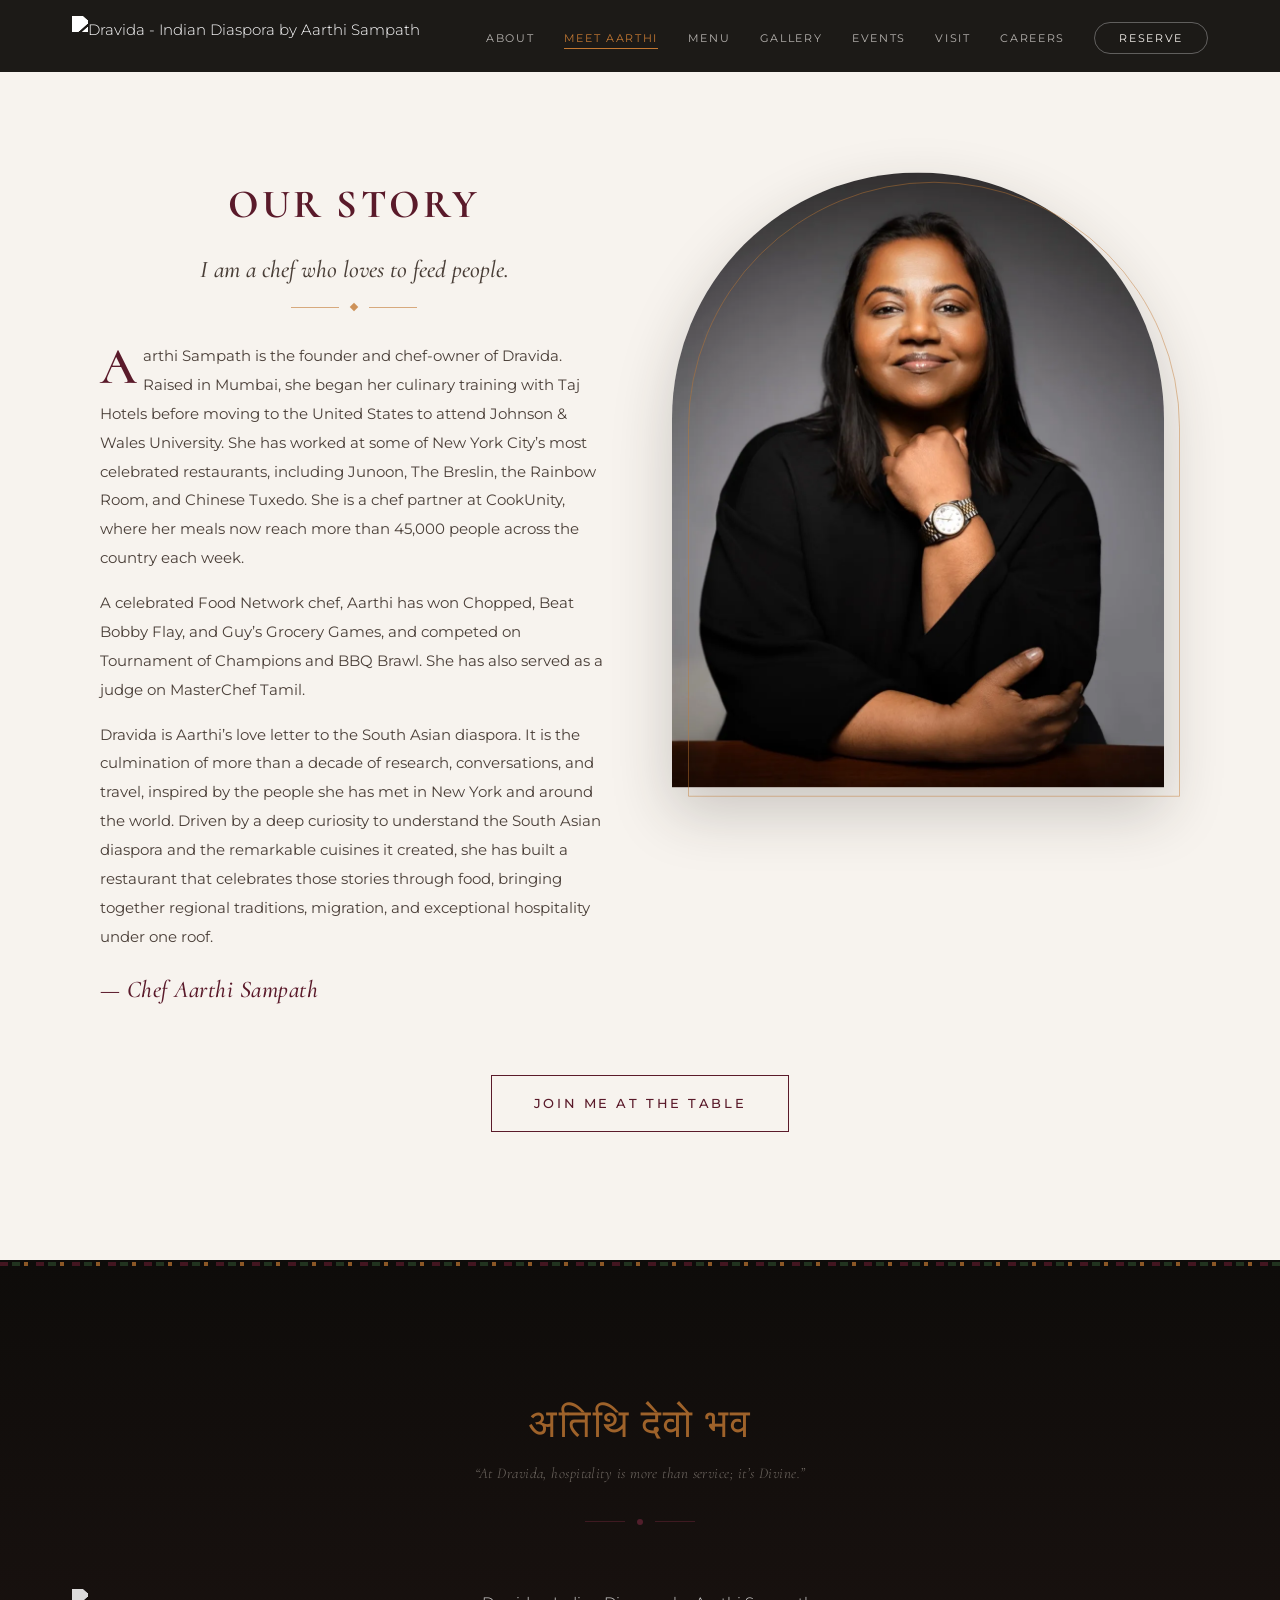
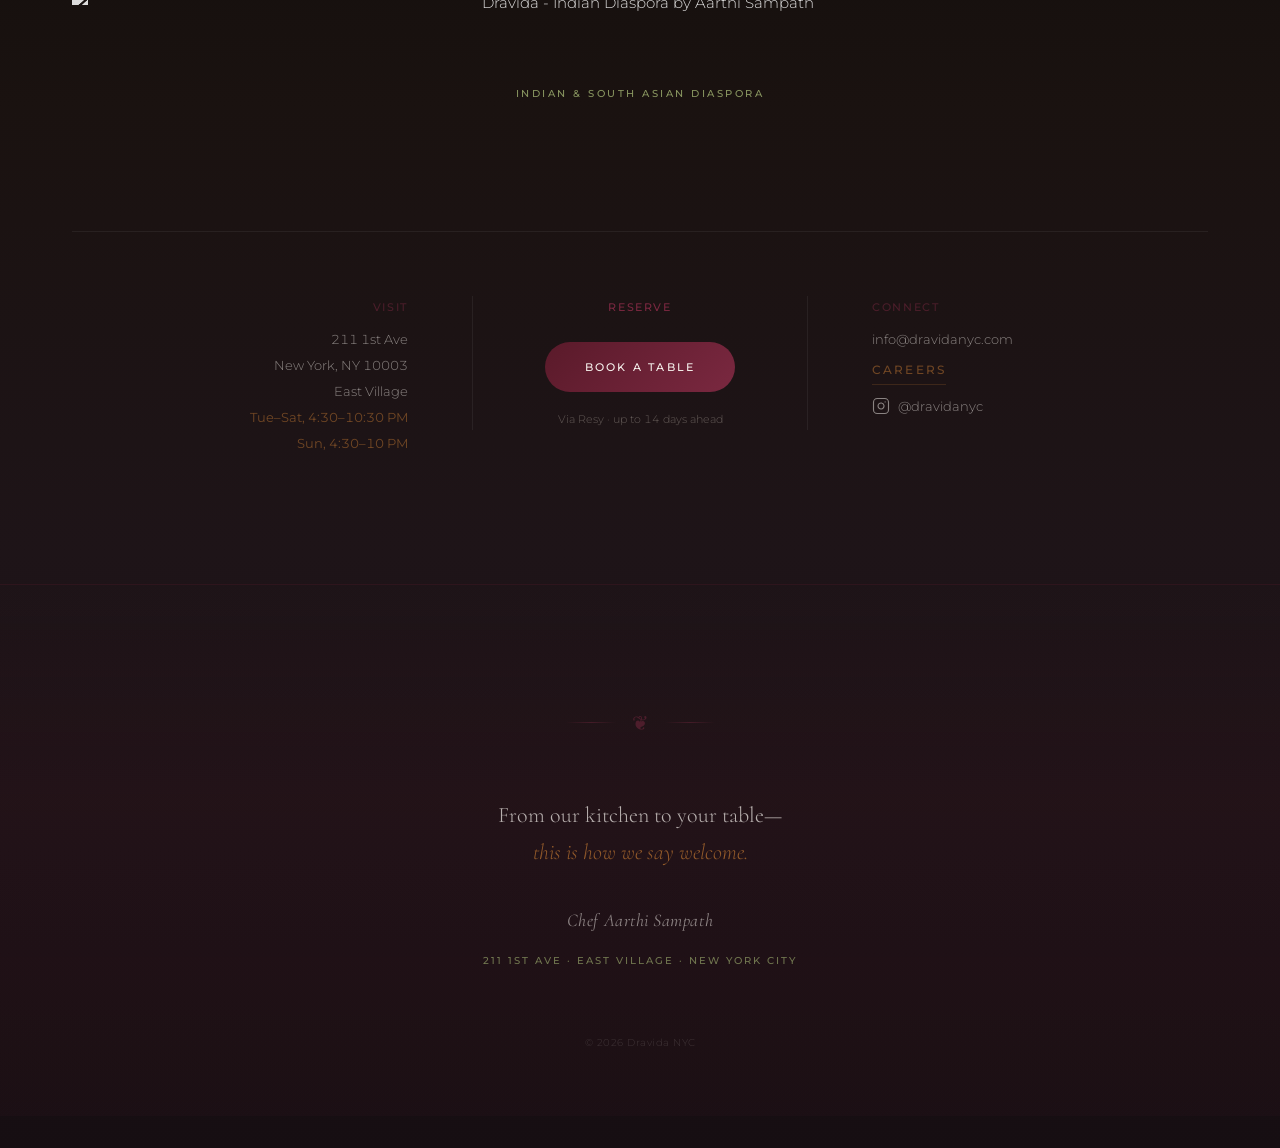
==== commit db2e0f21: "Update chef bio (client copy) and add Sunday hours - Chef page: replace bio with client-approved thi" ====
--- a/chef.html
+++ b/chef.html
@@ -73,16 +73,13 @@
 
             <div class="chef-body">
               <p>
-                I&rsquo;m Aarthi. I was born and raised in Mumbai, where my journey began with Taj Hotels before I moved to the U.S. to train at Johnson &amp; Wales University&mdash;and then cooked my way through some of New York&rsquo;s most acclaimed kitchens.
+                Aarthi Sampath is the founder and chef-owner of Dravida. Raised in Mumbai, she began her culinary training with Taj Hotels before moving to the United States to attend Johnson &amp; Wales University. She has worked at some of New York City&rsquo;s most celebrated restaurants, including Junoon, The Breslin, the Rainbow Room, and Chinese Tuxedo. She is a chef partner at CookUnity, where her meals now reach more than 45,000 people across the country each week.
               </p>
               <p>
-                At the Michelin-starred Junoon I rose through the ranks, and cooked the &ldquo;Billionaire&rsquo;s Club Dinner&rdquo; hosted by Prime Minister Modi at the Waldorf Astoria. Alongside Chef April Bloomfield at The Breslin I refined my ingredient-driven, seasonal approach, before leading kitchens at the Rainbow Room and Chinese Tuxedo.
+                A celebrated Food Network chef, Aarthi has won Chopped, Beat Bobby Flay, and Guy&rsquo;s Grocery Games, and competed on Tournament of Champions and BBQ Brawl. She has also served as a judge on MasterChef Tamil.
               </p>
               <p>
-                Along the way I won Chopped, defeated Bobby Flay on Beat Bobby Flay, competed on Guy&rsquo;s Grocery Games and Tournament of Champions, and judged MasterChef Tamil. I also launched the Seattle food truck 39 Kukree and a meal program that now serves more than 25,000 meals a week across the U.S.
-              </p>
-              <p>
-                Dravida is the sum of that journey&mdash;regional Indian flavors woven with the South Asian diaspora, rooted in seasonality, exceptional ingredients, and warm, welcoming hospitality. This is my home, and I hope you&rsquo;ll make it yours for the evening.
+                Dravida is Aarthi&rsquo;s love letter to the South Asian diaspora. It is the culmination of more than a decade of research, conversations, and travel, inspired by the people she has met in New York and around the world. Driven by a deep curiosity to understand the South Asian diaspora and the remarkable cuisines it created, she has built a restaurant that celebrates those stories through food, bringing together regional traditions, migration, and exceptional hospitality under one roof.
               </p>
             </div>
 
@@ -147,6 +144,7 @@
           <p>New York, NY&nbsp;10003</p>
           <p>East Village</p>
           <p class="footer-hours">Tue&ndash;Sat, 4:30&ndash;10:30&nbsp;PM</p>
+          <p class="footer-hours">Sun, 4:30&ndash;10&nbsp;PM</p>
         </div>
         <div class="footer-col footer-col-center">
           <h3 class="footer-col-title">Reserve</h3>
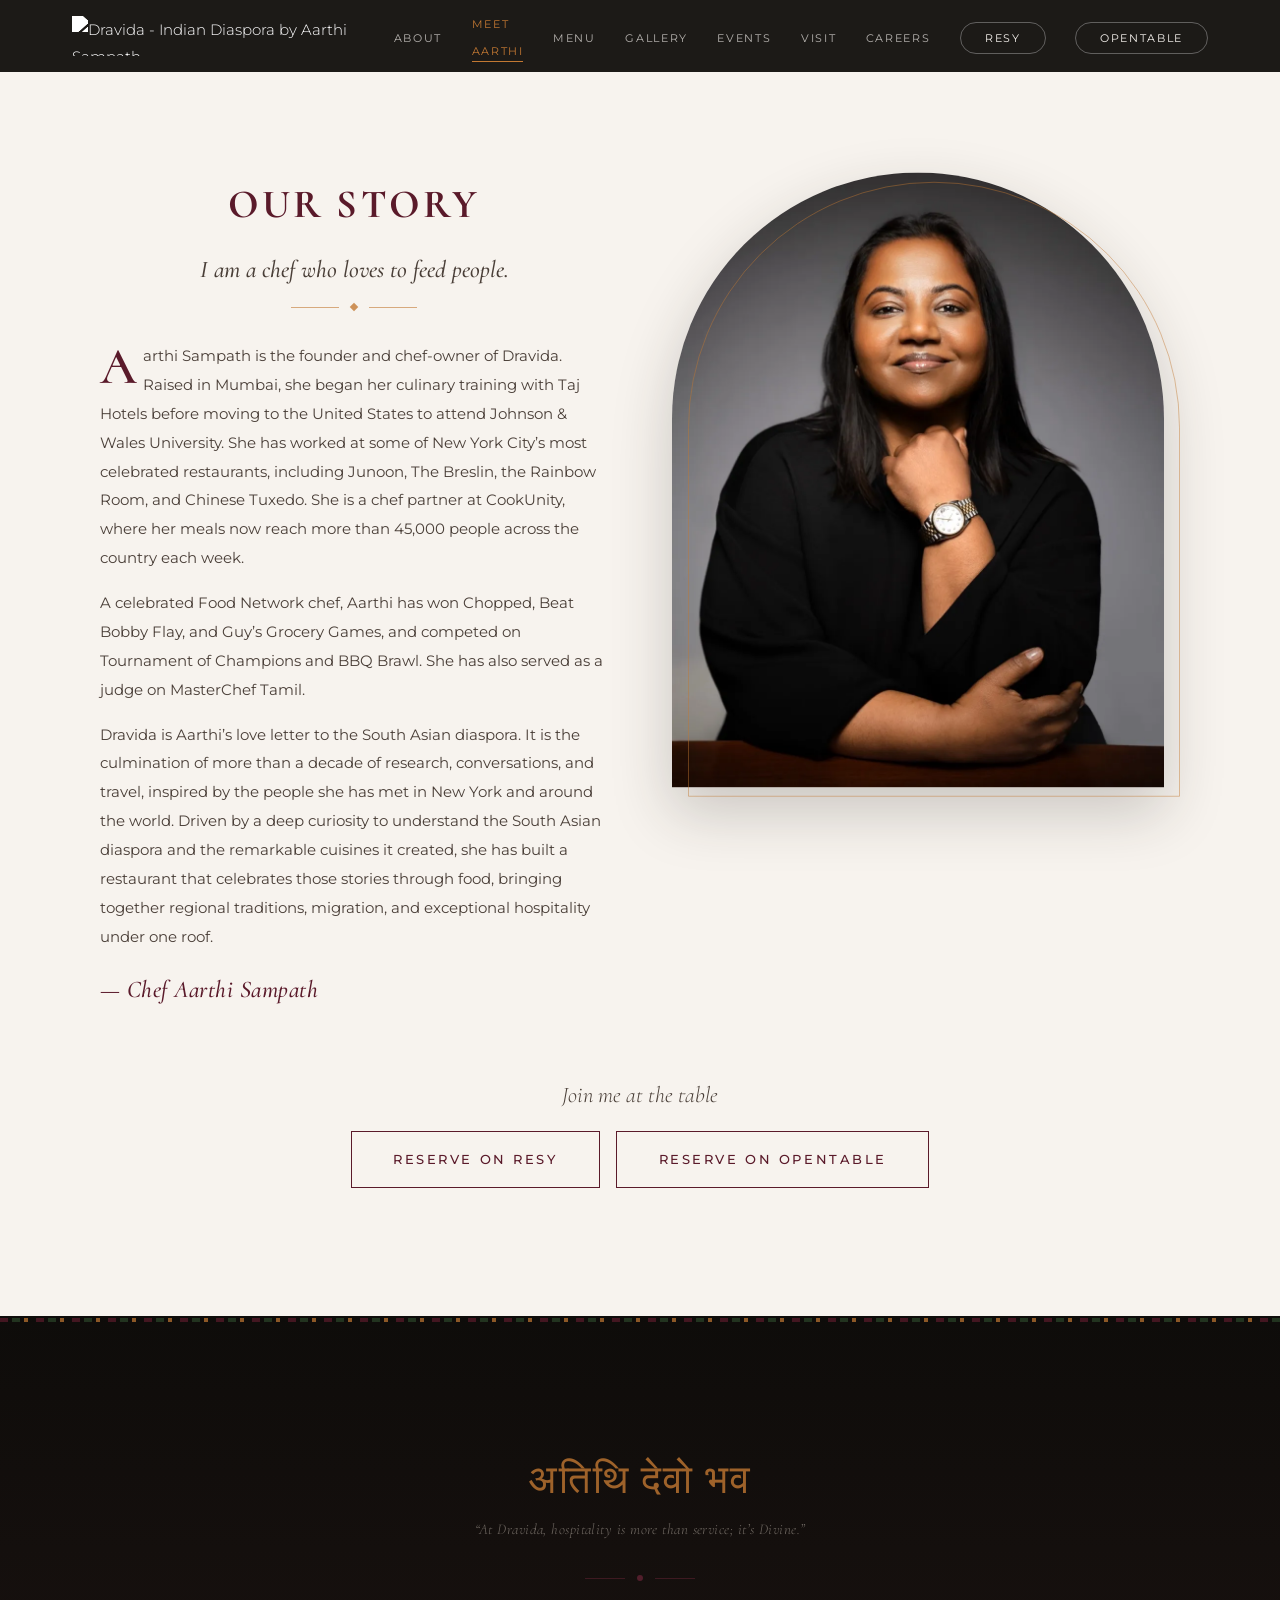
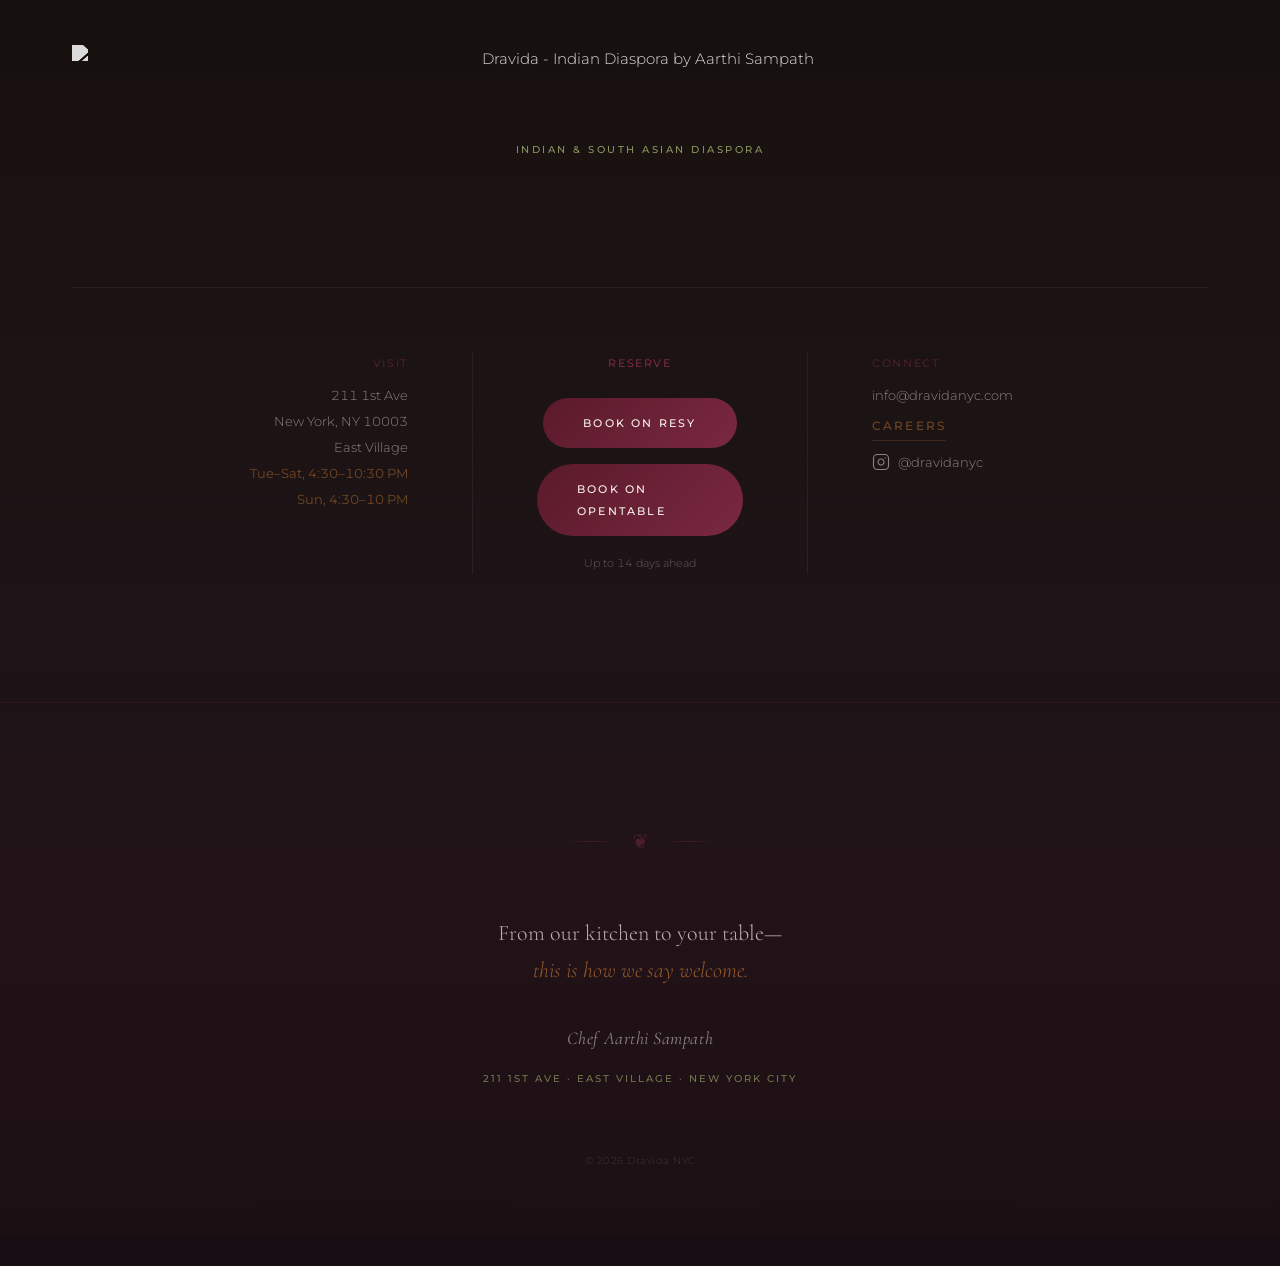
==== commit 4176e9c2: "Add OpenTable reservations alongside Resy at every touchpoint - Nav (both pages): Resy + OpenTable p" ====
--- a/chef.html
+++ b/chef.html
@@ -47,8 +47,13 @@
         <li><a href="index.html#visit" class="nav-link">Visit</a></li>
         <li><a href="mailto:info@dravidanyc.com?subject=Careers%20Inquiry" class="nav-link" data-careers-trigger>Careers</a></li>
         <li>
-          <a href="https://resy.com/cities/new-york-ny/venues/dravida" class="nav-link nav-cta" target="_blank" rel="noopener noreferrer">
-            Reserve
+          <a href="https://resy.com/cities/new-york-ny/venues/dravida" class="nav-link nav-cta" target="_blank" rel="noopener noreferrer" aria-label="Reserve on Resy">
+            Resy
+          </a>
+        </li>
+        <li>
+          <a href="https://www.opentable.com/r/dravida-new-york" class="nav-link nav-cta" target="_blank" rel="noopener noreferrer" aria-label="Reserve on OpenTable">
+            OpenTable
           </a>
         </li>
       </ul>
@@ -100,9 +105,15 @@
         </div>
 
         <div class="chef-invite">
-          <a href="https://resy.com/cities/new-york-ny/venues/dravida" class="btn-chef" target="_blank" rel="noopener noreferrer">
-            Join Me at the Table
-          </a>
+          <p class="chef-invite-line">Join me at the table</p>
+          <div class="cta-pair">
+            <a href="https://resy.com/cities/new-york-ny/venues/dravida" class="btn-chef" target="_blank" rel="noopener noreferrer">
+              Reserve on Resy
+            </a>
+            <a href="https://www.opentable.com/r/dravida-new-york" class="btn-chef" target="_blank" rel="noopener noreferrer">
+              Reserve on OpenTable
+            </a>
+          </div>
         </div>
       </div>
     </section>
@@ -149,9 +160,12 @@
         <div class="footer-col footer-col-center">
           <h3 class="footer-col-title">Reserve</h3>
           <a href="https://resy.com/cities/new-york-ny/venues/dravida" class="btn btn-footer-reserve" target="_blank" rel="noopener noreferrer">
-            Book a Table
-          </a>
-          <p class="footer-resy-note">Via Resy &middot; up to 14 days ahead</p>
+            Book on Resy
+          </a>
+          <a href="https://www.opentable.com/r/dravida-new-york" class="btn btn-footer-reserve" target="_blank" rel="noopener noreferrer">
+            Book on OpenTable
+          </a>
+          <p class="footer-resy-note">Up to 14 days ahead</p>
         </div>
         <div class="footer-col">
           <h3 class="footer-col-title">Connect</h3>
--- a/css/styles.css
+++ b/css/styles.css
@@ -892,6 +892,14 @@
   margin-top: var(--space-lg);
 }
 
+.chef-invite-line {
+  font-family: var(--font-heading);
+  font-size: 1.4rem;
+  font-style: italic;
+  color: var(--color-mid);
+  margin-bottom: var(--space-sm);
+}
+
 .btn-chef {
   display: inline-block;
   font-family: var(--font-body);
@@ -1605,6 +1613,14 @@
   width: 3.25rem;
   text-align: right;
   white-space: nowrap;
+}
+
+/* Paired reservation CTAs — Resy + OpenTable side by side */
+.cta-pair {
+  display: flex;
+  flex-wrap: wrap;
+  justify-content: center;
+  gap: var(--space-sm);
 }
 
 /* Zero-proof star marker next to drink names */
@@ -2308,10 +2324,16 @@
   transform: translateY(0);
 }
 
+.mobile-reserve-row {
+  display: flex;
+  gap: 0.5rem;
+}
+
 .mobile-reserve-btn {
   display: block;
+  flex: 1 1 0;
   text-align: center;
-  padding: 1rem;
+  padding: 1rem 0.5rem;
   background: linear-gradient(135deg, var(--color-burgundy) 0%, var(--color-burgundy-light) 100%);
   color: var(--color-cream);
   font-family: var(--font-body);
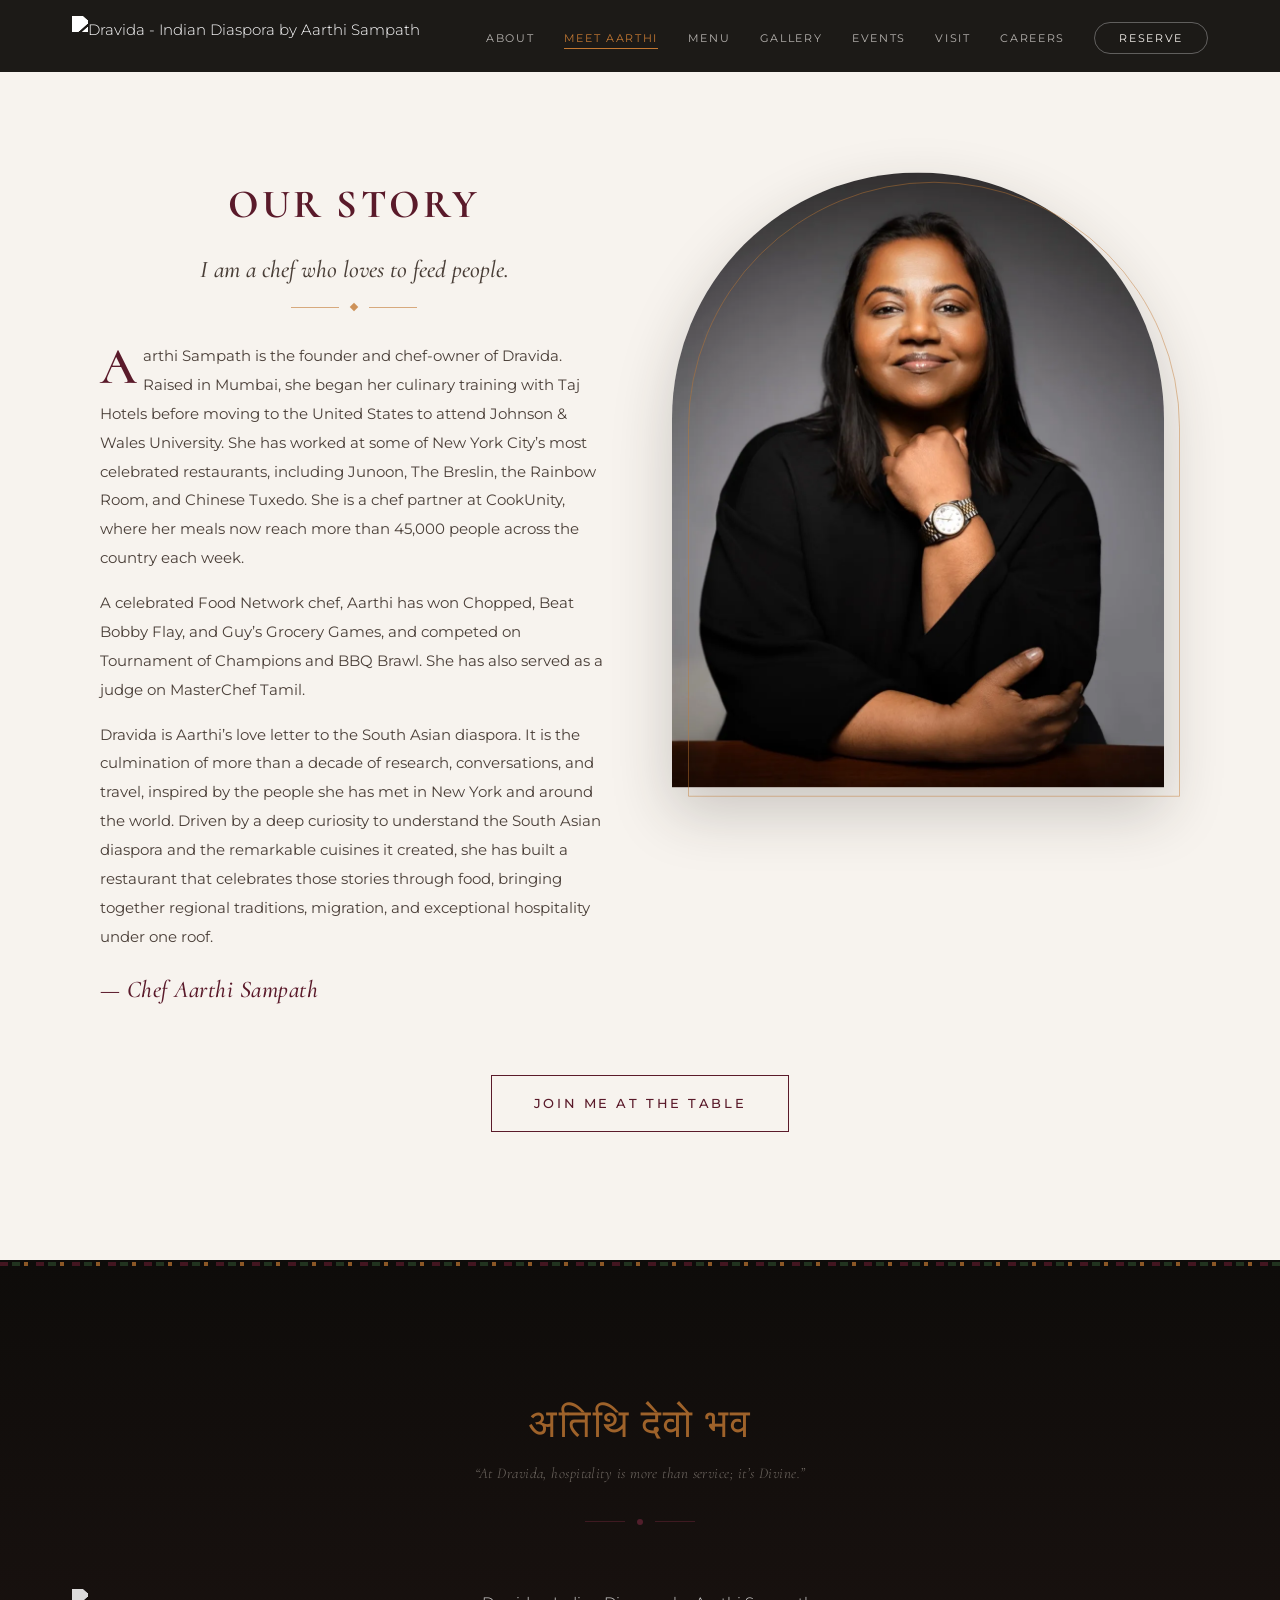
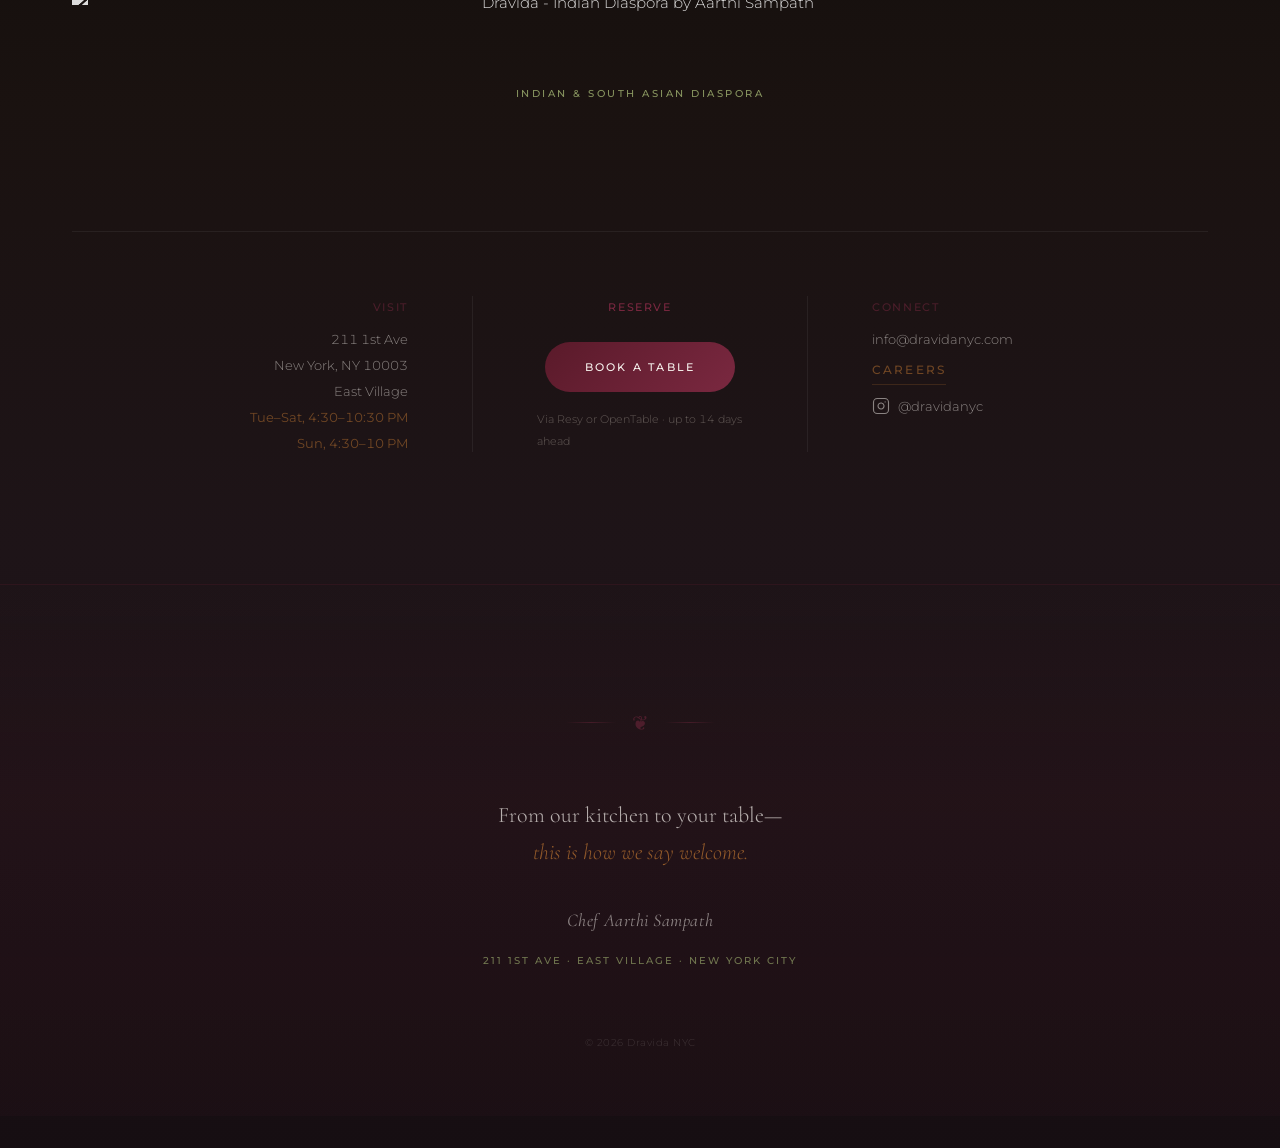
==== commit d9346648: "Reserve flow: single CTA opens platform-choice modal - All reserve buttons revert to single CTAs tha" ====
--- a/chef.html
+++ b/chef.html
@@ -47,13 +47,8 @@
         <li><a href="index.html#visit" class="nav-link">Visit</a></li>
         <li><a href="mailto:info@dravidanyc.com?subject=Careers%20Inquiry" class="nav-link" data-careers-trigger>Careers</a></li>
         <li>
-          <a href="https://resy.com/cities/new-york-ny/venues/dravida" class="nav-link nav-cta" target="_blank" rel="noopener noreferrer" aria-label="Reserve on Resy">
-            Resy
-          </a>
-        </li>
-        <li>
-          <a href="https://www.opentable.com/r/dravida-new-york" class="nav-link nav-cta" target="_blank" rel="noopener noreferrer" aria-label="Reserve on OpenTable">
-            OpenTable
+          <a href="https://resy.com/cities/new-york-ny/venues/dravida" class="nav-link nav-cta" target="_blank" rel="noopener noreferrer" data-reserve-trigger>
+            Reserve
           </a>
         </li>
       </ul>
@@ -105,15 +100,9 @@
         </div>
 
         <div class="chef-invite">
-          <p class="chef-invite-line">Join me at the table</p>
-          <div class="cta-pair">
-            <a href="https://resy.com/cities/new-york-ny/venues/dravida" class="btn-chef" target="_blank" rel="noopener noreferrer">
-              Reserve on Resy
-            </a>
-            <a href="https://www.opentable.com/r/dravida-new-york" class="btn-chef" target="_blank" rel="noopener noreferrer">
-              Reserve on OpenTable
-            </a>
-          </div>
+          <a href="https://resy.com/cities/new-york-ny/venues/dravida" class="btn-chef" target="_blank" rel="noopener noreferrer" data-reserve-trigger>
+            Join Me at the Table
+          </a>
         </div>
       </div>
     </section>
@@ -159,13 +148,10 @@
         </div>
         <div class="footer-col footer-col-center">
           <h3 class="footer-col-title">Reserve</h3>
-          <a href="https://resy.com/cities/new-york-ny/venues/dravida" class="btn btn-footer-reserve" target="_blank" rel="noopener noreferrer">
-            Book on Resy
-          </a>
-          <a href="https://www.opentable.com/r/dravida-new-york" class="btn btn-footer-reserve" target="_blank" rel="noopener noreferrer">
-            Book on OpenTable
-          </a>
-          <p class="footer-resy-note">Up to 14 days ahead</p>
+          <a href="https://resy.com/cities/new-york-ny/venues/dravida" class="btn btn-footer-reserve" target="_blank" rel="noopener noreferrer" data-reserve-trigger>
+            Book a Table
+          </a>
+          <p class="footer-resy-note">Via Resy or OpenTable &middot; up to 14 days ahead</p>
         </div>
         <div class="footer-col">
           <h3 class="footer-col-title">Connect</h3>
@@ -204,6 +190,33 @@
     </div>
   </footer>
 
+  <!-- Reserve Modal — choose booking platform -->
+  <div class="careers-modal" id="reserve-modal" aria-hidden="true" role="dialog" aria-modal="true" aria-labelledby="reserve-modal-title">
+    <div class="careers-modal-panel" role="document">
+      <button class="careers-modal-close" type="button" aria-label="Close reservation options">&times;</button>
+      <p class="careers-modal-eyebrow">Reservations</p>
+      <h2 class="careers-modal-title" id="reserve-modal-title">Reserve Your Table</h2>
+      <div class="careers-modal-ornament" aria-hidden="true">
+        <span class="careers-modal-ornament-line"></span>
+        <span class="careers-modal-ornament-leaf">&#x2766;</span>
+        <span class="careers-modal-ornament-line"></span>
+      </div>
+      <p class="careers-modal-body">
+        Choose your preferred booking platform.
+      </p>
+      <div class="reserve-options">
+        <a href="https://resy.com/cities/new-york-ny/venues/dravida" class="reserve-option" target="_blank" rel="noopener noreferrer" data-reserve-platform="resy">
+          Reserve on Resy
+          <span class="reserve-option-hint">Your usual</span>
+        </a>
+        <a href="https://www.opentable.com/r/dravida-new-york" class="reserve-option" target="_blank" rel="noopener noreferrer" data-reserve-platform="opentable">
+          Reserve on OpenTable
+          <span class="reserve-option-hint">Your usual</span>
+        </a>
+      </div>
+    </div>
+  </div>
+
   <!-- Careers Modal -->
   <div class="careers-modal" id="careers-modal" aria-hidden="true" role="dialog" aria-modal="true" aria-labelledby="careers-modal-title">
     <div class="careers-modal-panel" role="document">
--- a/css/styles.css
+++ b/css/styles.css
@@ -892,13 +892,6 @@
   margin-top: var(--space-lg);
 }
 
-.chef-invite-line {
-  font-family: var(--font-heading);
-  font-size: 1.4rem;
-  font-style: italic;
-  color: var(--color-mid);
-  margin-bottom: var(--space-sm);
-}
 
 .btn-chef {
   display: inline-block;
@@ -1613,14 +1606,6 @@
   width: 3.25rem;
   text-align: right;
   white-space: nowrap;
-}
-
-/* Paired reservation CTAs — Resy + OpenTable side by side */
-.cta-pair {
-  display: flex;
-  flex-wrap: wrap;
-  justify-content: center;
-  gap: var(--space-sm);
 }
 
 /* Zero-proof star marker next to drink names */
@@ -2324,16 +2309,10 @@
   transform: translateY(0);
 }
 
-.mobile-reserve-row {
-  display: flex;
-  gap: 0.5rem;
-}
-
 .mobile-reserve-btn {
   display: block;
-  flex: 1 1 0;
   text-align: center;
-  padding: 1rem 0.5rem;
+  padding: 1rem;
   background: linear-gradient(135deg, var(--color-burgundy) 0%, var(--color-burgundy-light) 100%);
   color: var(--color-cream);
   font-family: var(--font-body);
@@ -3713,6 +3692,60 @@
   border-bottom-color: var(--color-accent-light);
 }
 
+/* Reserve modal — platform option buttons */
+.reserve-options {
+  display: flex;
+  flex-direction: column;
+  gap: 0.75rem;
+  margin-top: 1.25rem;
+}
+
+.reserve-option {
+  position: relative;
+  display: block;
+  padding: 1rem 1.5rem;
+  font-family: var(--font-body);
+  font-size: 0.75rem;
+  font-weight: 500;
+  letter-spacing: 0.2em;
+  text-transform: uppercase;
+  text-align: center;
+  text-decoration: none;
+  color: var(--color-cream);
+  border: 1px solid rgba(194, 120, 50, 0.45);
+  transition: background-color var(--duration-fast) ease, border-color var(--duration-fast) ease, color var(--duration-fast) ease;
+}
+
+.reserve-option:hover,
+.reserve-option:focus-visible {
+  background-color: var(--color-accent);
+  border-color: var(--color-accent);
+  color: var(--color-black);
+}
+
+/* "Your usual" tag — shown only on the guest's remembered platform */
+.reserve-option-hint {
+  display: none;
+  position: absolute;
+  top: -0.6em;
+  right: 0.9rem;
+  padding: 0.1em 0.6em;
+  font-size: 0.55rem;
+  letter-spacing: 0.12em;
+  background: var(--color-charcoal);
+  color: var(--color-accent-light);
+  border: 1px solid rgba(194, 120, 50, 0.4);
+  text-transform: uppercase;
+}
+
+.reserve-option.is-preferred {
+  border-color: var(--color-accent);
+}
+
+.reserve-option.is-preferred .reserve-option-hint {
+  display: inline-block;
+}
+
 .careers-modal-close {
   position: absolute;
   top: 0.75rem;
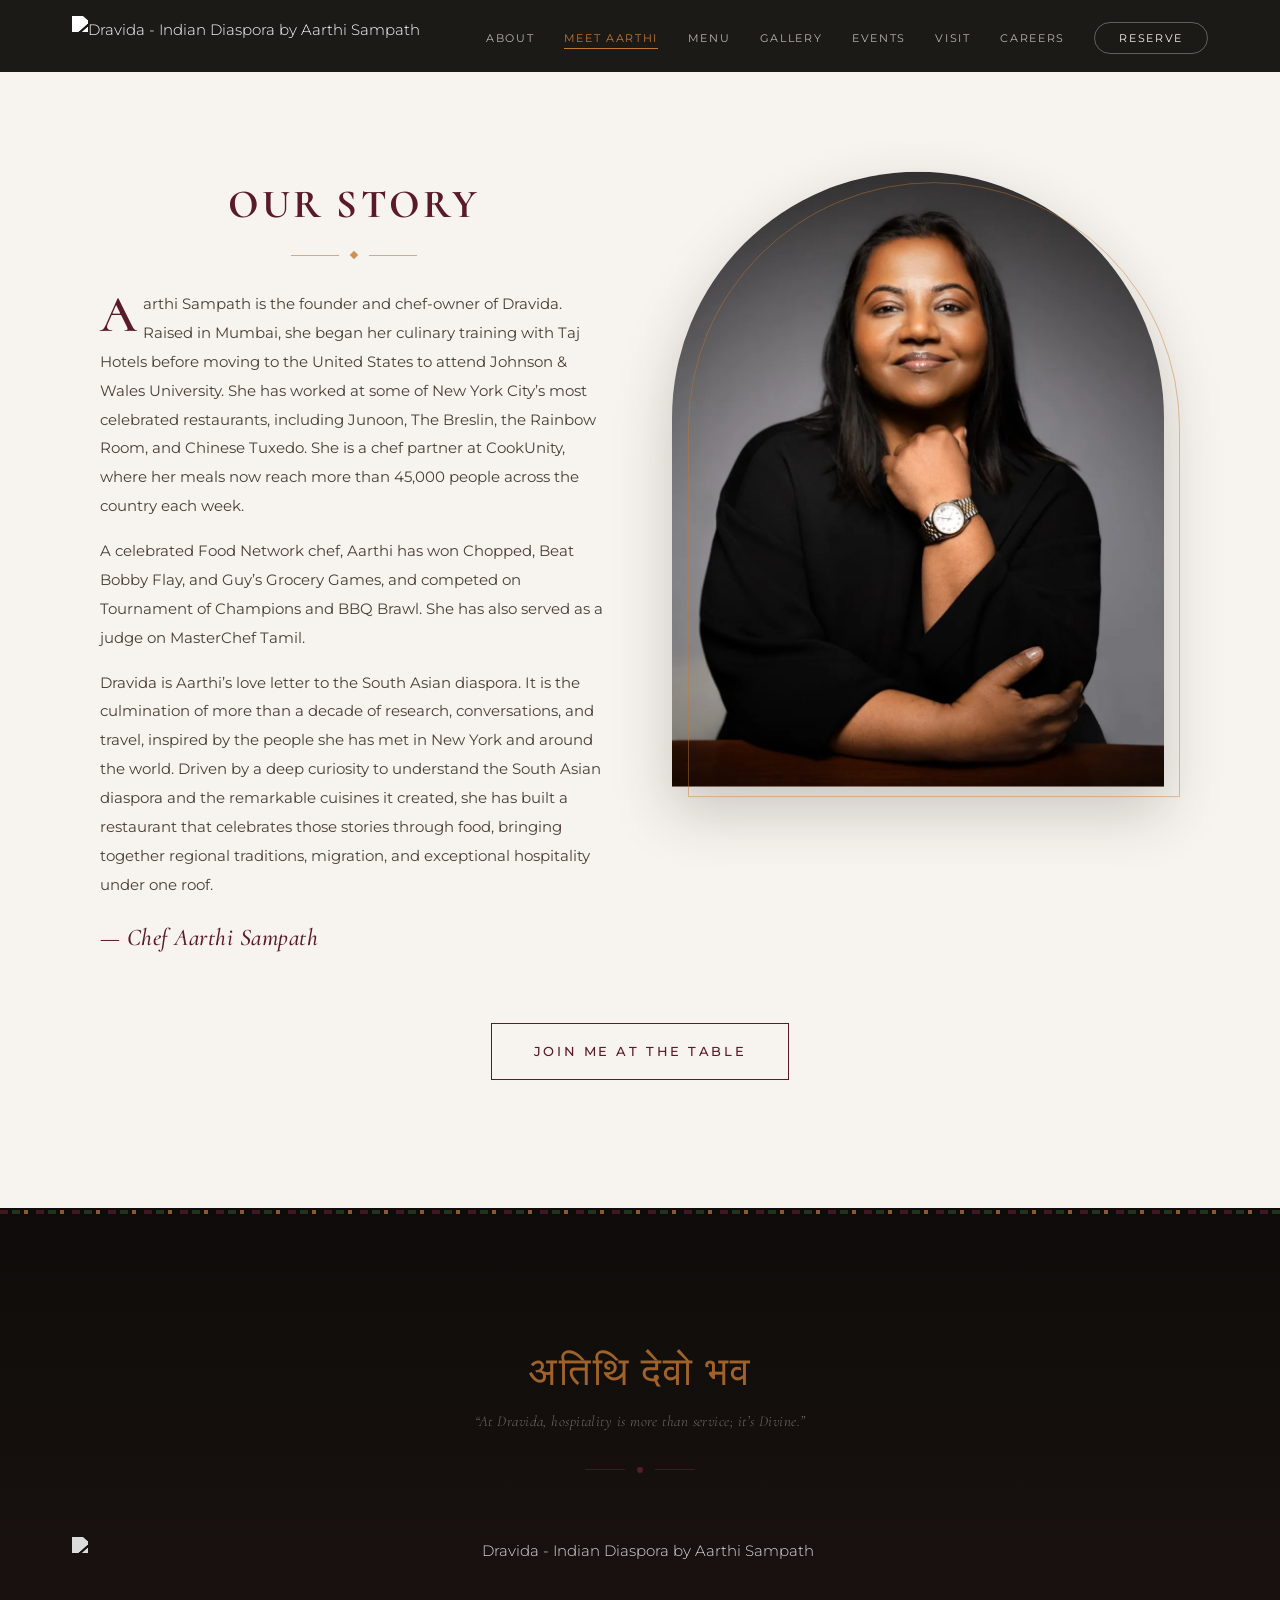
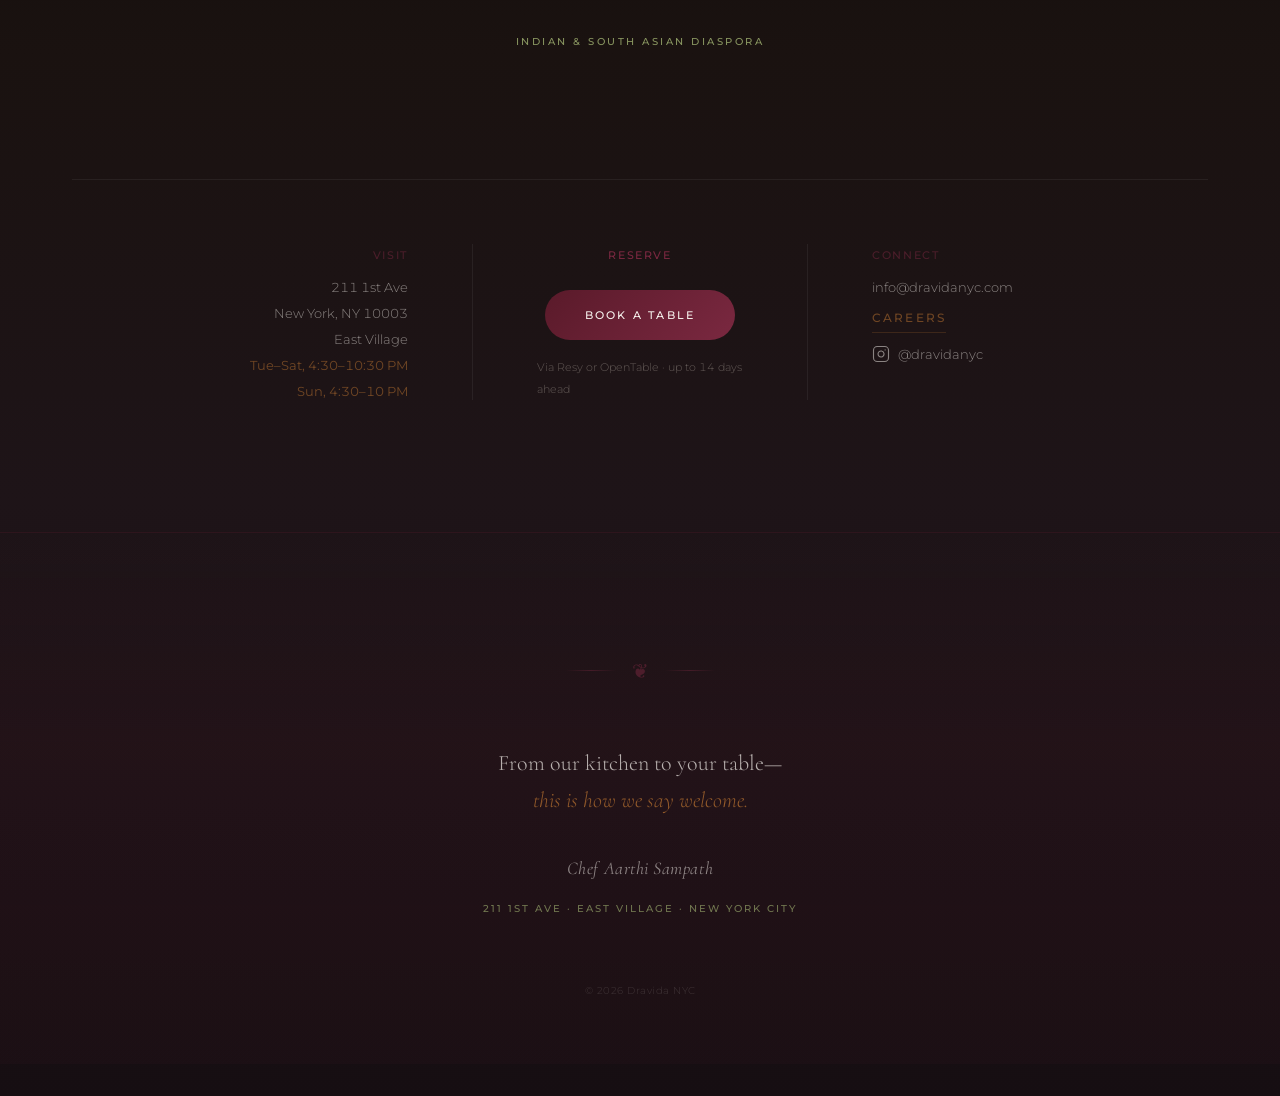
==== commit 21732fc7: "Chef page: remove subtitle line per client Co-Authored-By: Claude Opus 4.8 (1M context) <noreply@ant" ====
--- a/chef.html
+++ b/chef.html
@@ -64,7 +64,6 @@
 
           <div class="chef-content">
             <h1 class="chef-title">Our Story</h1>
-            <p class="chef-subtitle">I am a chef who loves to feed people.</p>
             <div class="chef-ornament" aria-hidden="true">
               <span class="chef-ornament-line"></span>
               <span class="chef-ornament-diamond"></span>
--- a/css/styles.css
+++ b/css/styles.css
@@ -770,17 +770,6 @@
   color: var(--color-burgundy);
   text-align: center;
   margin-bottom: 0.75rem;
-}
-
-.chef-subtitle {
-  font-family: var(--font-heading);
-  font-size: clamp(1.2rem, 2.2vw, 1.5rem);
-  font-weight: 500;
-  font-style: italic;
-  line-height: 1.5;
-  color: var(--color-mid);
-  text-align: center;
-  margin-bottom: var(--space-sm);
 }
 
 /* Gold ornament divider — the site's line/diamond signature */
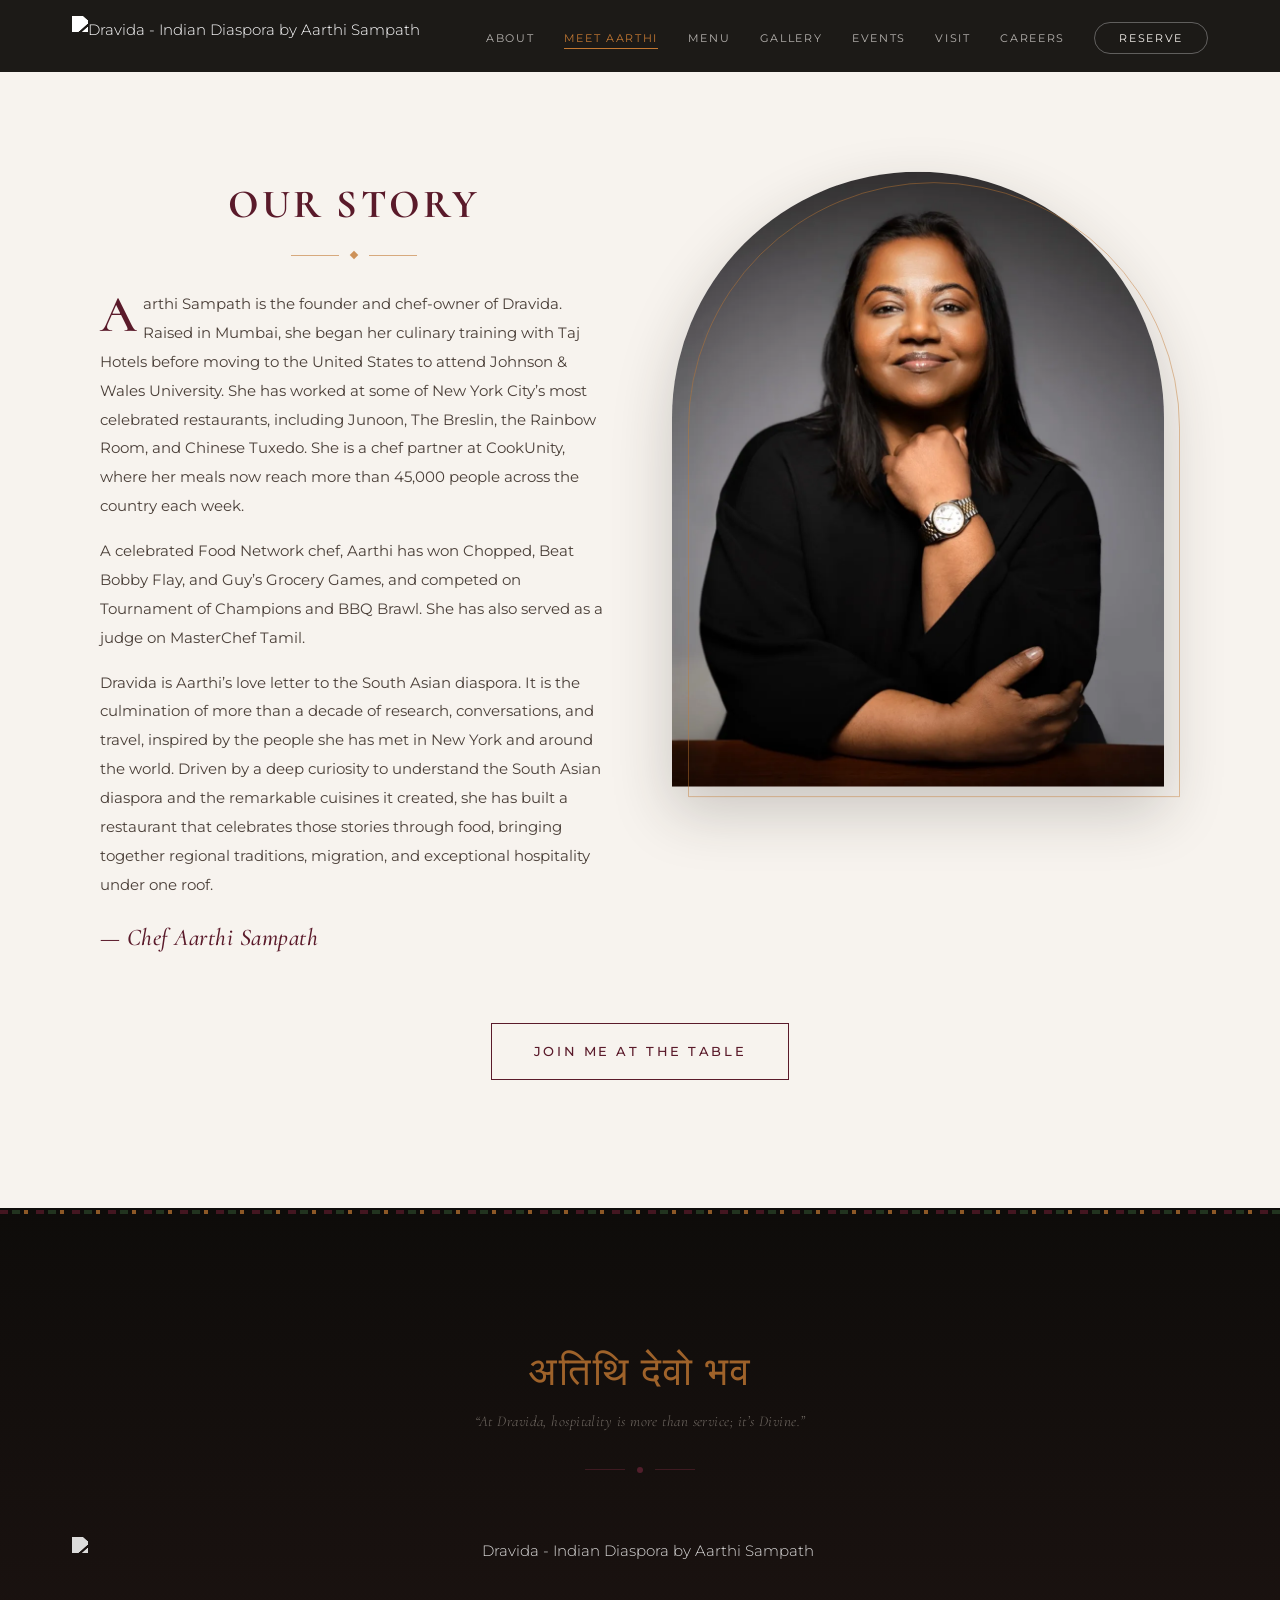
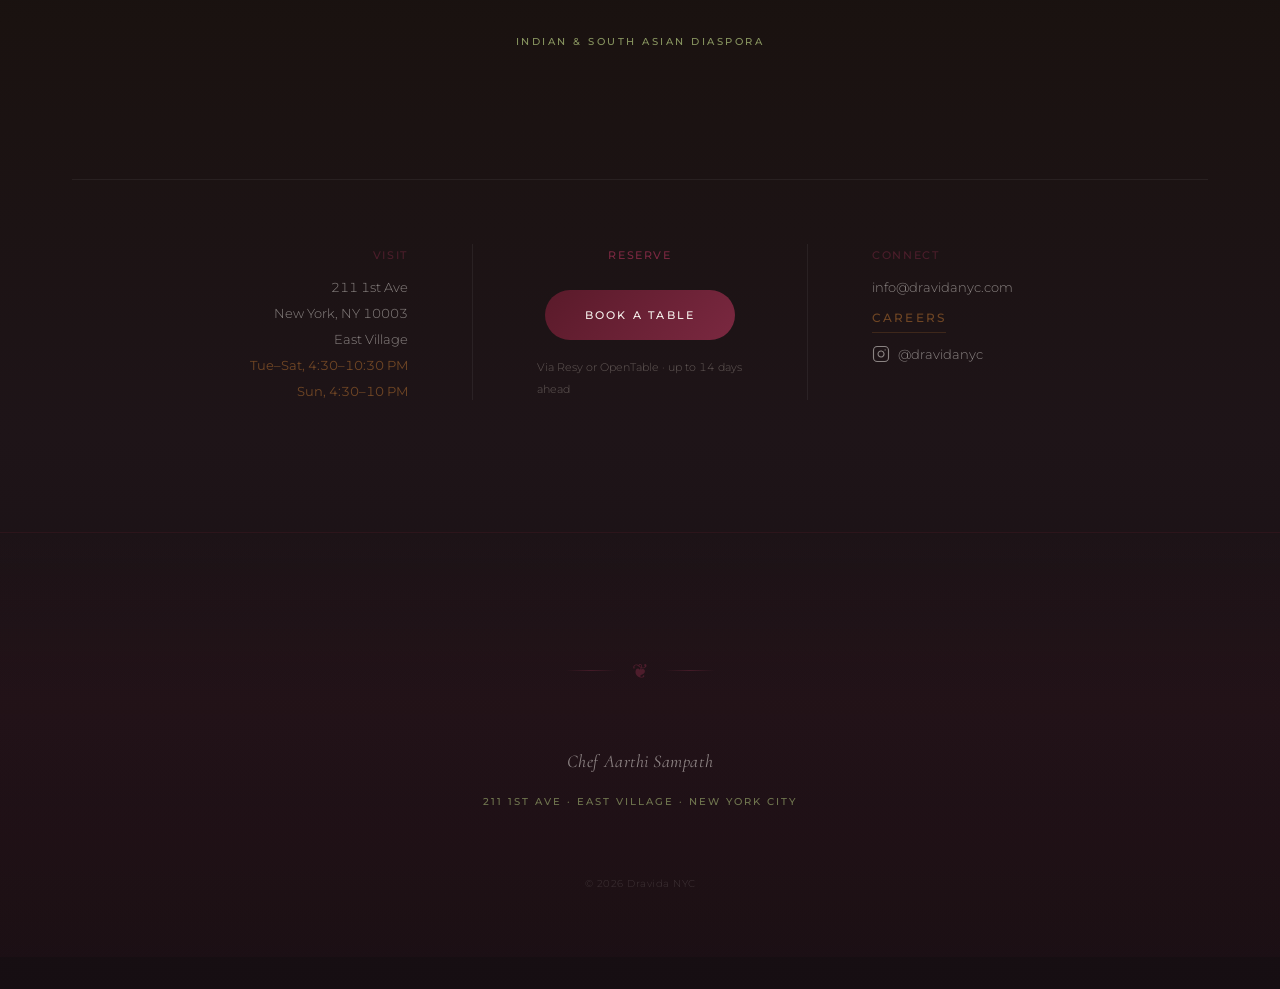
==== commit 91adf06a: "Remove 'From our kitchen to your table' footer phrase Co-Authored-By: Claude Opus 4.8 (1M context) <" ====
--- a/chef.html
+++ b/chef.html
@@ -176,10 +176,6 @@
           <span class="fco-leaf">&#x2766;</span>
           <span class="fco-line"></span>
         </div>
-        <p class="footer-closing-phrase">
-          From our kitchen to your table&mdash;<br>
-          <span class="footer-closing-em">this is how we say welcome.</span>
-        </p>
         <p class="footer-closing-chef">Chef Aarthi Sampath</p>
         <p class="footer-closing-place">211 1st Ave &middot; East Village &middot; New York City</p>
         <div class="footer-closing-copyright">
@@ -208,7 +204,7 @@
           Reserve on Resy
           <span class="reserve-option-hint">Your usual</span>
         </a>
-        <a href="https://www.opentable.com/r/dravida-new-york" class="reserve-option" target="_blank" rel="noopener noreferrer" data-reserve-platform="opentable">
+        <a href="https://www.opentable.com/r/dravida-reservations-new-york?restref=1529317&amp;lang=en-US&amp;ot_source=Restaurant%20website" class="reserve-option" target="_blank" rel="noopener noreferrer" data-reserve-platform="opentable">
           Reserve on OpenTable
           <span class="reserve-option-hint">Your usual</span>
         </a>
--- a/css/styles.css
+++ b/css/styles.css
@@ -2604,22 +2604,6 @@
   color: var(--color-burgundy-light);
   opacity: 0.5;
   line-height: 1;
-}
-
-.footer-closing-phrase {
-  font-family: var(--font-heading);
-  font-size: clamp(1.125rem, 2.5vw, 1.375rem);
-  font-weight: 300;
-  line-height: 1.7;
-  color: var(--color-cream);
-  opacity: 0.7;
-  margin-bottom: var(--space-md);
-}
-
-.footer-closing-em {
-  font-style: italic;
-  color: var(--color-gold);
-  opacity: 1;
 }
 
 .footer-closing-chef {
@@ -3254,10 +3238,6 @@
     max-width: none;
   }
 
-  .footer-closing-phrase {
-    font-size: 1.125rem;
-  }
-
   .mobile-reserve {
     display: block;
   }
